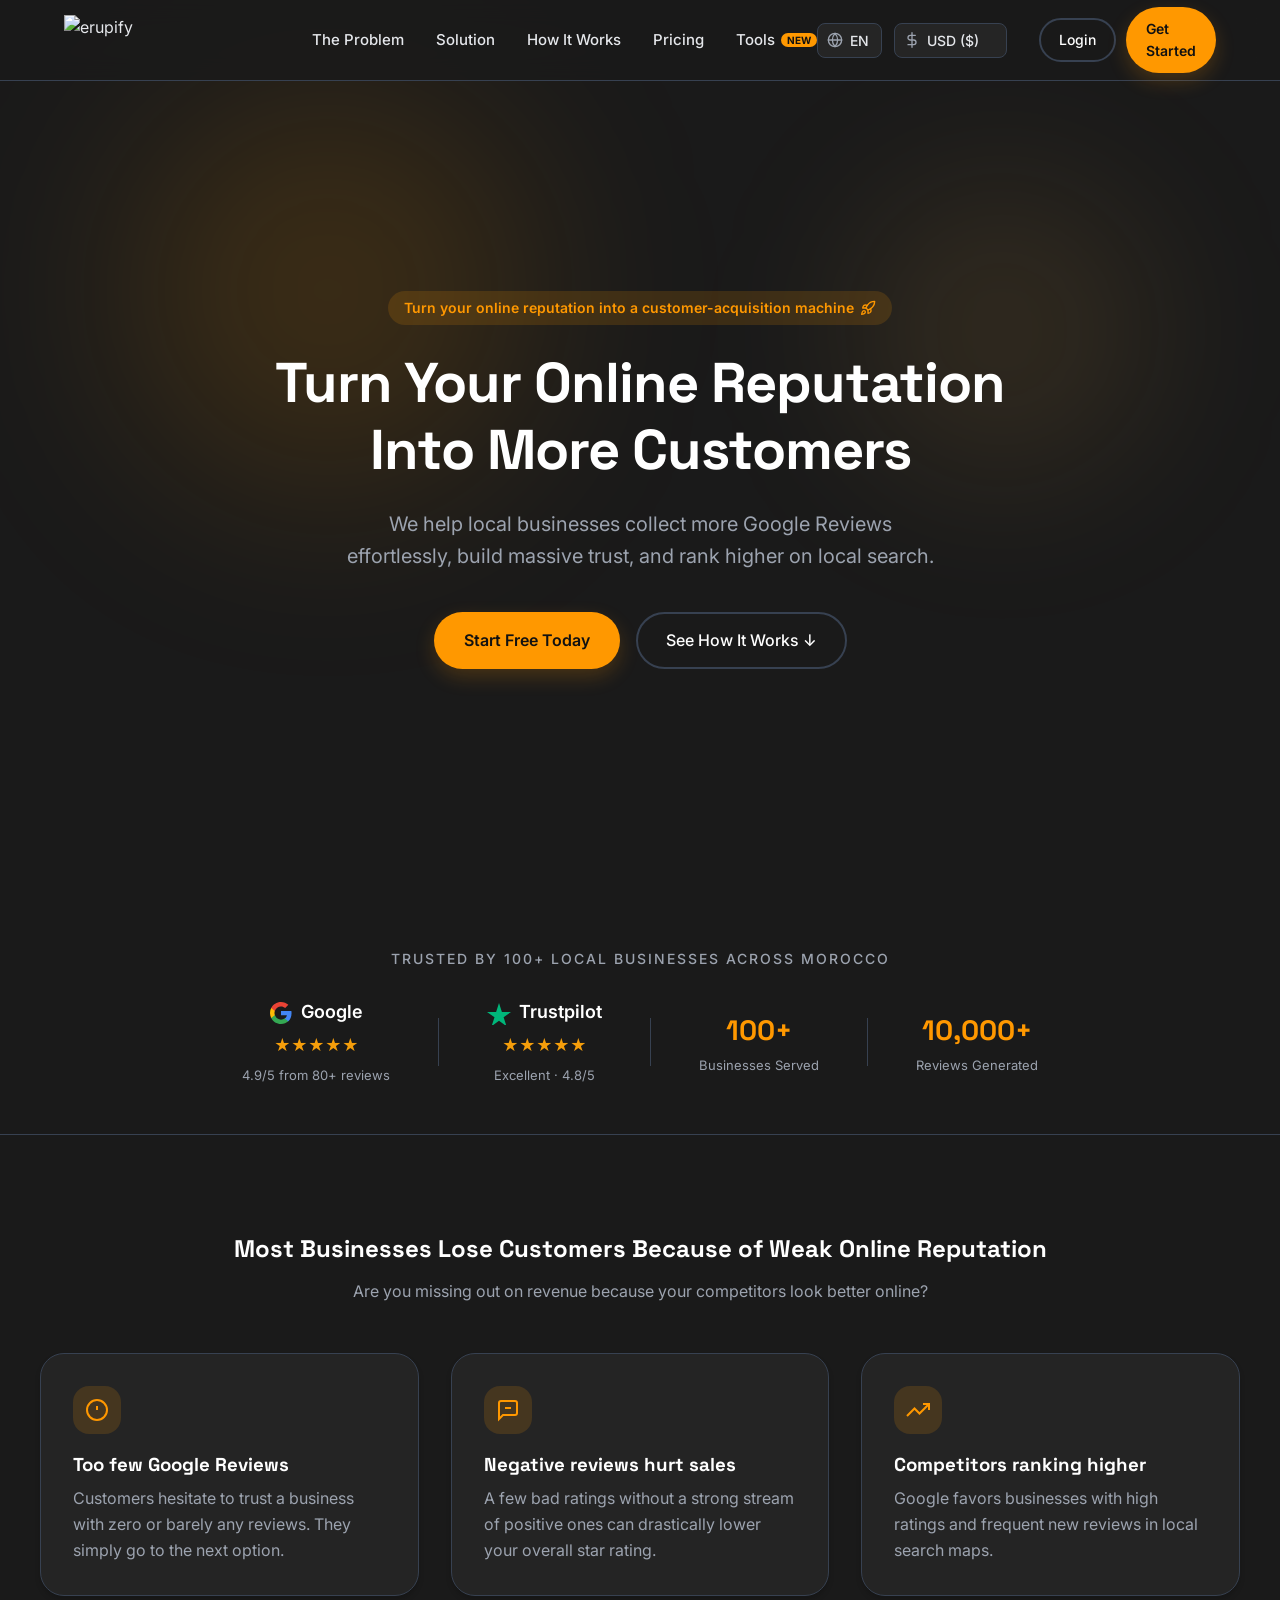
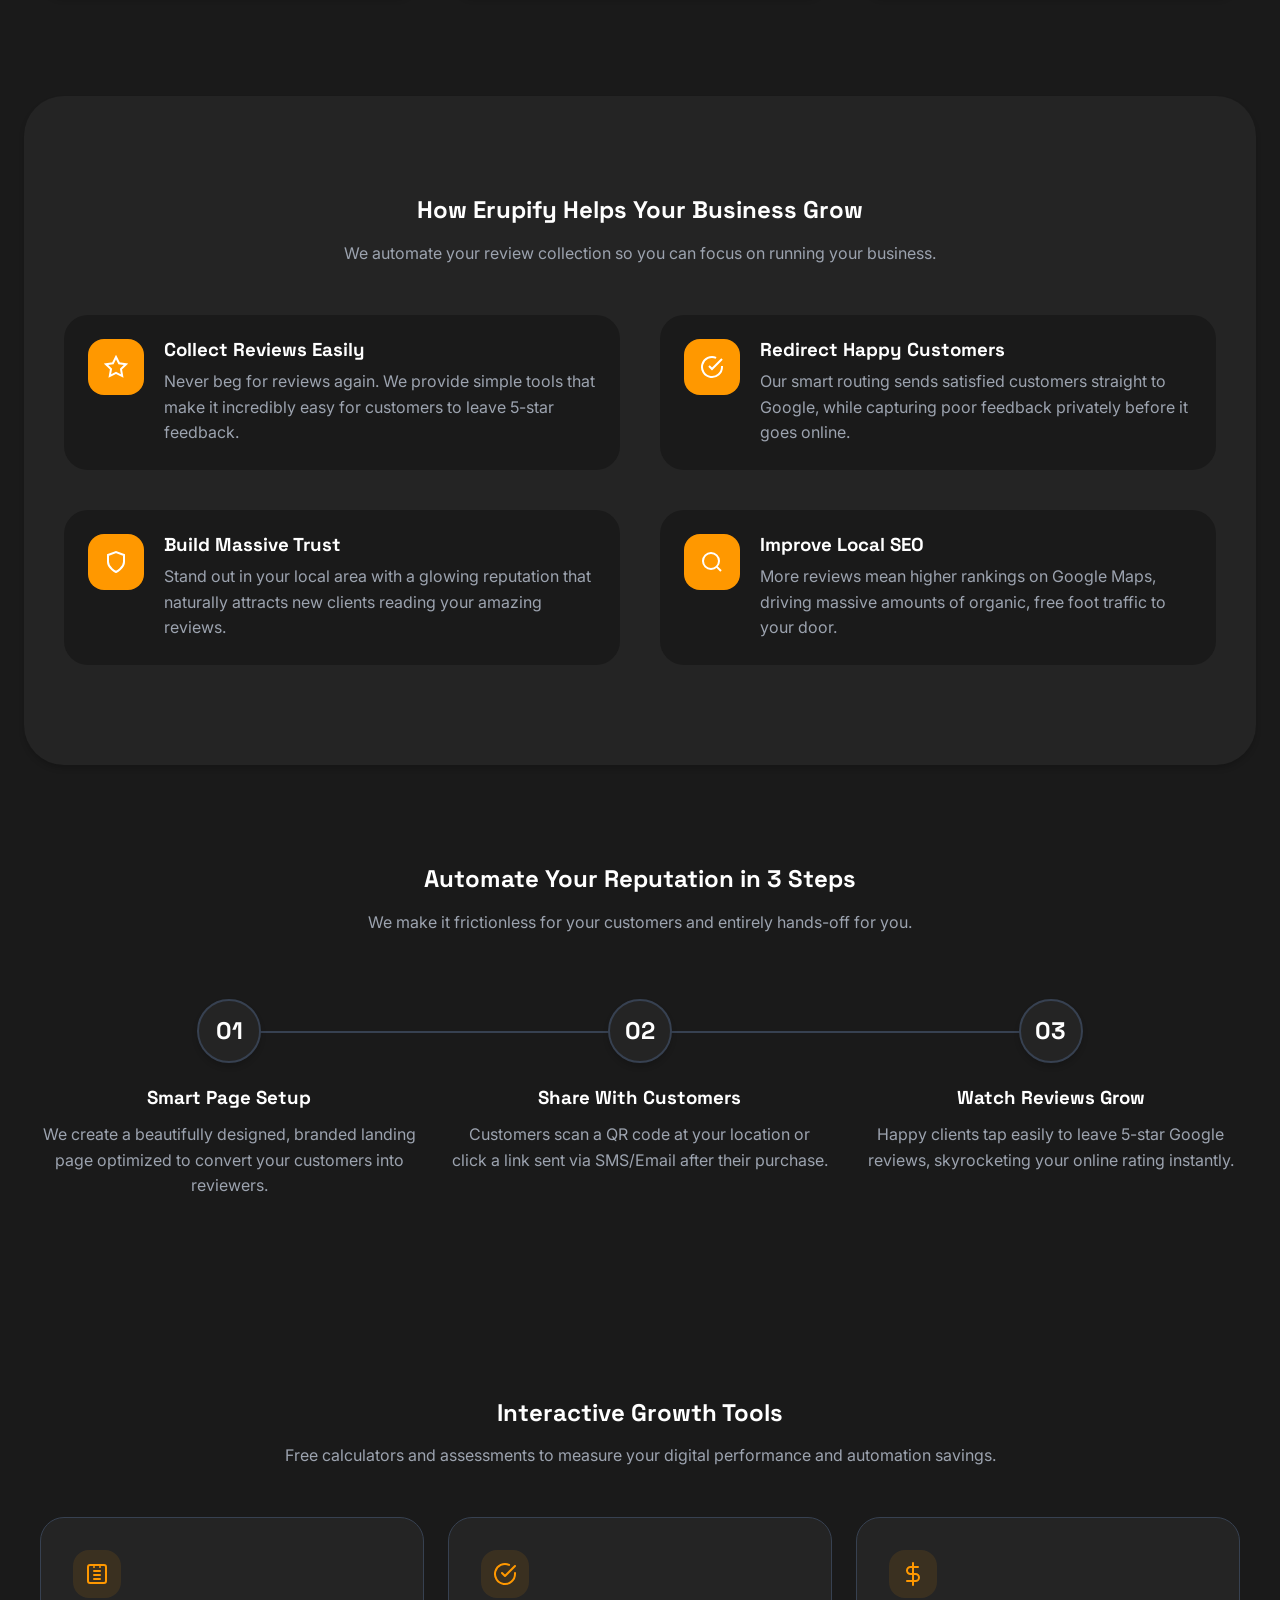
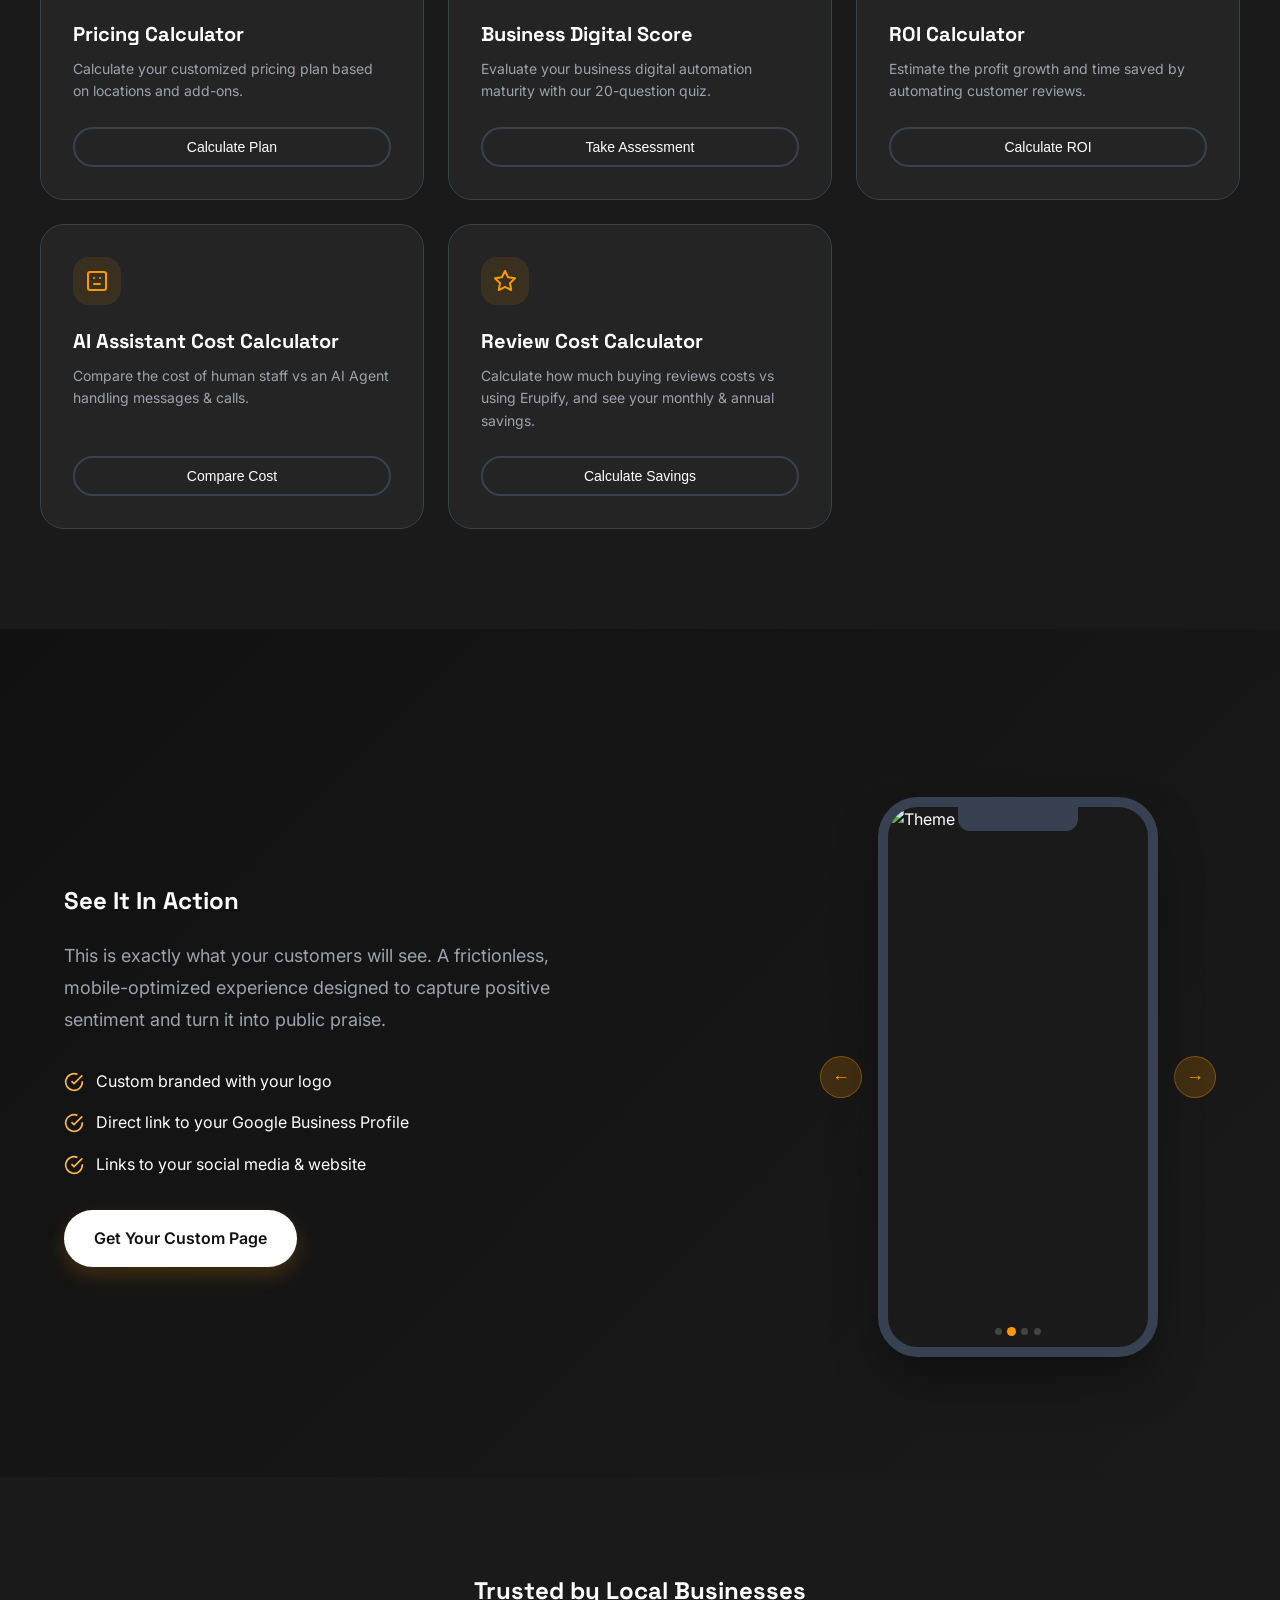
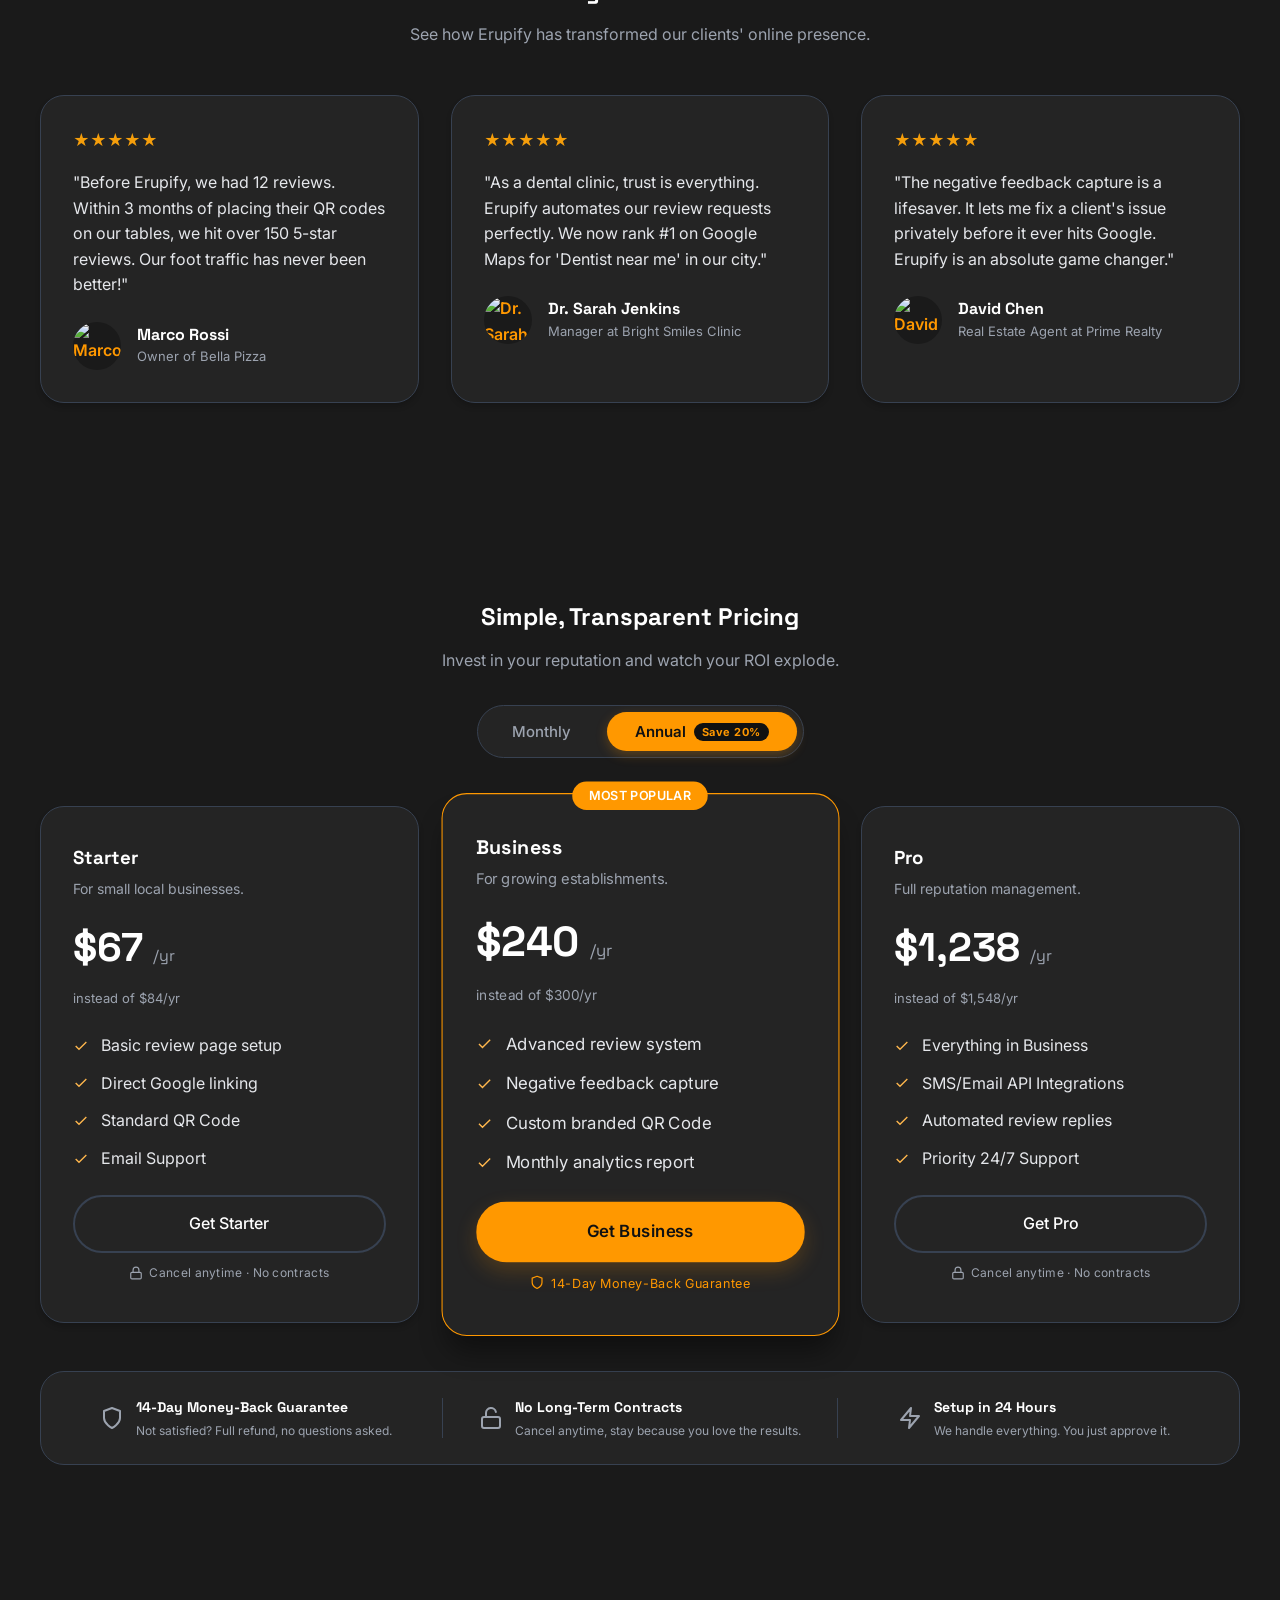
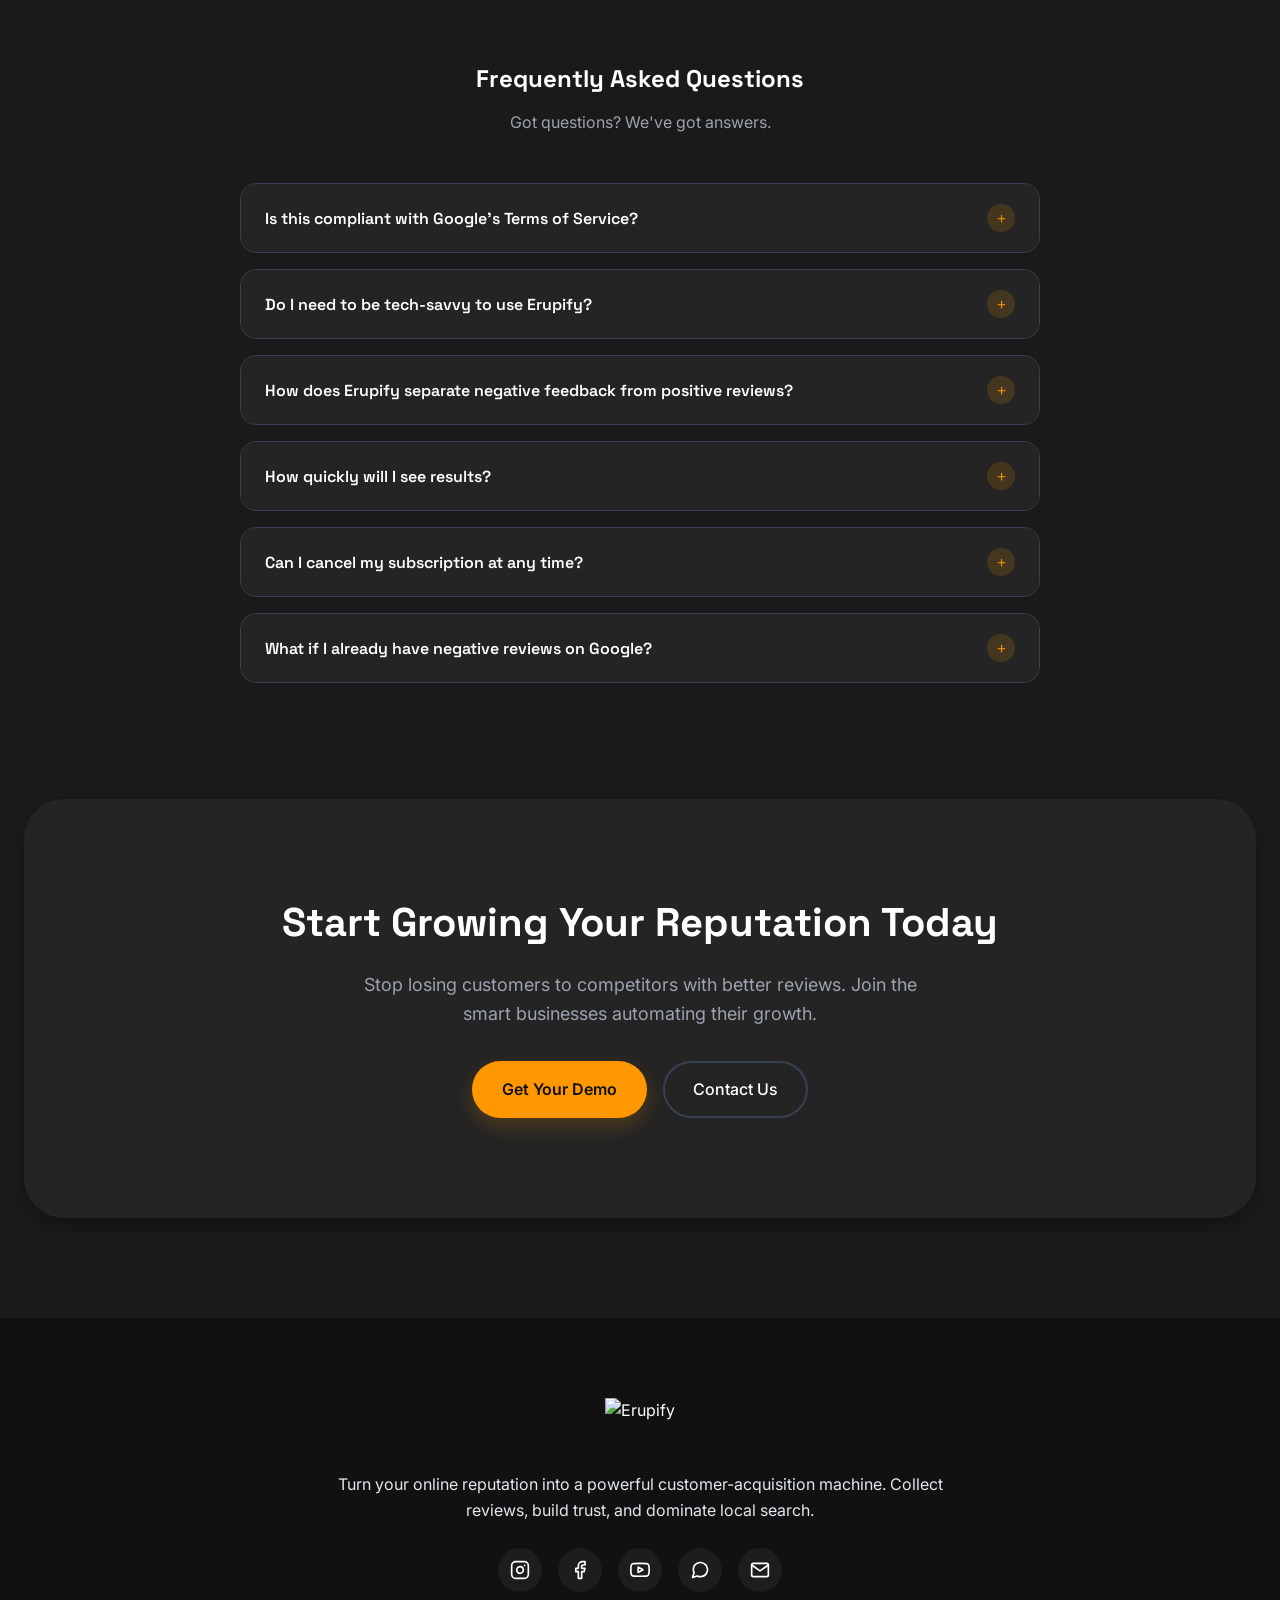
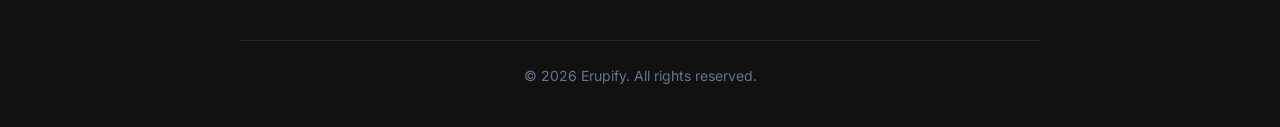
==== index.html @ 374e520d "Add files via upload" ====
<!DOCTYPE html>
<html lang="en">

<head>
    <meta charset="UTF-8">
    <meta name="viewport" content="width=device-width, initial-scale=1.0">
    <title>Erupify | Turn Your Online Reputation Into More Customers</title>
    <meta name="description"
        content="Help your business improve online reputation, collect more Google reviews, and attract more customers with Erupify.">

    <!-- Fonts -->
    <link rel="preconnect" href="https://fonts.googleapis.com">
    <link rel="preconnect" href="https://fonts.gstatic.com" crossorigin>
    <link
        href="https://fonts.googleapis.com/css2?family=Inter:wght@300;400;500;600&family=Space+Grotesk:wght@500;600;700&display=swap"
        rel="stylesheet">

    <link rel="stylesheet" href="style.css">
</head>

<body>

    <!-- Header Navigation -->
    <header id="header">
        <div class="container nav-container">
            <a href="#hero" class="nav-logo">
                <img src="https://i.postimg.cc/TPv927B8/erupify-Logo.png" alt="erupify">
            </a>

            <nav class="nav-links" id="nav-links">
                <a href="#problem" data-i18n="nav-problem">The Problem</a>
                <a href="#solution" data-i18n="nav-solution">Solution</a>
                <a href="#how-it-works" data-i18n="nav-how-it-works">How It Works</a>
                <a href="#pricing" data-i18n="nav-pricing">Pricing</a>
                <a href="#tools" style="display: flex; align-items: center; gap: 6px;"><span
                        data-i18n="nav-tools">Tools</span> <span
                        style="background: var(--accent); color: #111; font-size: 10px; font-weight: 700; padding: 2px 6px; border-radius: 10px; text-transform: uppercase; line-height: 1;">New</span></a>
                <a href="#contact" class="btn btn-primary mobile-only-btn" style="padding: 10px 20px; width: 100%;"
                    data-i18n="nav-get-started">Start</a>
            </nav>

            <div class="header-actions">
                <div class="nav-selector-container">
                    <!-- Language Switcher -->
                    <div class="nav-select-wrapper">
                        <span class="nav-select-icon">
                            <svg width="16" height="16" viewBox="0 0 24 24" fill="none" stroke="currentColor"
                                stroke-width="2" stroke-linecap="round" stroke-linejoin="round">
                                <circle cx="12" cy="12" r="10"></circle>
                                <line x1="2" y1="12" x2="22" y2="12"></line>
                                <path
                                    d="M12 2a15.3 15.3 0 0 1 4 10 15.3 15.3 0 0 1-4 10 15.3 15.3 0 0 1-4-10 15.3 15.3 0 0 1 4-10z">
                                </path>
                            </svg>
                        </span>
                        <select class="nav-select" id="lang-select" onchange="changeLanguage(this.value)"
                            aria-label="Language">
                            <option value="en">EN</option>
                            <option value="ar">AR</option>
                            <option value="fr">FR</option>
                            <option value="es">ES</option>
                        </select>
                    </div>
                    <!-- Currency Switcher -->
                    <div class="nav-select-wrapper">
                        <span class="nav-select-icon">
                            <svg width="16" height="16" viewBox="0 0 24 24" fill="none" stroke="currentColor"
                                stroke-width="2" stroke-linecap="round" stroke-linejoin="round">
                                <line x1="12" y1="1" x2="12" y2="23"></line>
                                <path d="M17 5H9.5a3.5 3.5 0 0 0 0 7h5a3.5 3.5 0 0 1 0 7H6"></path>
                            </svg>
                        </span>
                        <select class="nav-select" id="currency-select" onchange="changeCurrency(this.value)"
                            aria-label="Currency">
                            <option value="USD">USD ($)</option>
                            <option value="MAD">MAD (DH)</option>
                            <option value="EUR">EUR (€)</option>
                        </select>
                    </div>
                </div>
                <div class="desktop-only-btn" style="display: flex; align-items: center; gap: 10px;">
                    <a href="auth/login.html" class="btn btn-secondary" style="padding: 9px 18px; font-size: 14px;">Login</a>
                    <a href="auth/register.html" class="btn btn-primary" style="padding: 9px 18px; font-size: 14px;" data-i18n="nav-get-started">Get Started</a>
                </div>
                <button class="mobile-menu-btn" id="mobile-menu-btn">
                    <svg width="24" height="24" viewBox="0 0 24 24" fill="none" stroke="currentColor" stroke-width="2">
                        <line x1="3" y1="12" x2="21" y2="12"></line>
                        <line x1="3" y1="6" x2="21" y2="6"></line>
                        <line x1="3" y1="18" x2="21" y2="18"></line>
                    </svg>
                </button>
            </div>
        </div>
    </header>

    <!-- Hero Section -->
    <section class="hero">
        <div class="hero-bg">
            <div class="hero-blob-1"></div>
            <div class="hero-blob-2"></div>
        </div>
        <div class="container hero-content reveal-up">
            <div class="value-prop" style="display: inline-flex; align-items: center; gap: 6px;"><span
                    data-i18n="hero-value-prop">Turn your online reputation into a customer-acquisition machine</span>
                <svg width="16" height="16" viewBox="0 0 24 24" fill="none" stroke="currentColor" stroke-width="2"
                    stroke-linecap="round" stroke-linejoin="round">
                    <path d="M4.5 16.5c-1.5 1.26-2 5-2 5s3.74-.5 5-2c.71-.84.7-2.13-.09-2.91a2.18 2.18 0 0 0-2.91-.09z">
                    </path>
                    <path
                        d="m12 15-3-3a22 22 0 0 1 2-3.95A12.88 12.88 0 0 1 22 2c0 2.72-.78 7.5-6 11a22.35 22.35 0 0 1-4 2z">
                    </path>
                    <path d="M9 12H4s.55-3.03 2-4c1.62-1.08 5 0 5 0"></path>
                    <path d="M12 15v5s3.03-.55 4-2c1.08-1.62 0-5 0-5"></path>
                </svg>
            </div>
            <h1 data-i18n="hero-title">Turn Your Online Reputation Into More Customers</h1>
            <p data-i18n="hero-desc">We help local businesses collect more Google Reviews effortlessly, build massive
                trust, and rank higher on local search.</p>
            <div class="hero-ctas">
                <a href="auth/register.html" class="btn btn-primary" data-i18n="hero-demo">Start Free Today</a>
                <a href="#demo" class="btn btn-secondary" data-i18n="hero-see-works">See How It Works ↓</a>
            </div>
        </div>
    </section>

    <!-- Trust Bar -->
    <section class="trust-bar">
        <div class="container">
            <div class="trust-bar-inner reveal-up">
                <p class="trust-headline" data-i18n="trust-headline">Trusted by 100+ Local Businesses Across Morocco</p>
                <div class="trust-logos">
                    <!-- Google Rating -->
                    <div class="trust-item">
                        <div class="trust-item-logo">
                            <svg width="24" height="24" viewBox="0 0 24 24">
                                <path fill="#4285F4"
                                    d="M22.56 12.25c0-.78-.07-1.53-.2-2.25H12v4.26h5.92c-.26 1.37-1.04 2.53-2.21 3.31v2.77h3.57c2.08-1.92 3.28-4.74 3.28-8.09z" />
                                <path fill="#34A853"
                                    d="M12 23c2.97 0 5.46-.98 7.28-2.66l-3.57-2.77c-.98.66-2.23 1.06-3.71 1.06-2.86 0-5.29-1.93-6.16-4.53H2.18v2.84C3.99 20.53 7.7 23 12 23z" />
                                <path fill="#FBBC05"
                                    d="M5.84 14.09c-.22-.66-.35-1.36-.35-2.09s.13-1.43.35-2.09V7.07H2.18C1.43 8.55 1 10.22 1 12s.43 3.45 1.18 4.93l2.85-2.22.81-.62z" />
                                <path fill="#EA4335"
                                    d="M12 5.38c1.62 0 3.06.56 4.21 1.64l3.15-3.15C17.45 2.09 14.97 1 12 1 7.7 1 3.99 3.47 2.18 7.07l3.66 2.84c.87-2.6 3.3-4.53 6.16-4.53z" />
                            </svg>
                            Google
                        </div>
                        <div class="trust-stars">★★★★★</div>
                        <span class="trust-rating">4.9/5 from 80+ reviews</span>
                    </div>

                    <div class="trust-divider"></div>

                    <!-- Trustpilot Rating -->
                    <div class="trust-item">
                        <div class="trust-item-logo">
                            <svg width="24" height="24" viewBox="0 0 24 24" fill="none">
                                <path d="M12 2l2.9 8.9H24l-7.4 5.4 2.9 8.9L12 19.8l-7.4 5.4 2.9-8.9L0 10.9h9.1L12 2z"
                                    fill="#00B67A" />
                            </svg>
                            Trustpilot
                        </div>
                        <div class="trust-stars">★★★★★</div>
                        <span class="trust-rating">Excellent · 4.8/5</span>
                    </div>

                    <div class="trust-divider"></div>

                    <!-- Stat: Businesses -->
                    <div class="trust-stat">
                        <div class="trust-stat-number">100+</div>
                        <div class="trust-stat-label" data-i18n="trust-served">Businesses Served</div>
                    </div>

                    <div class="trust-divider"></div>

                    <!-- Stat: Reviews Generated -->
                    <div class="trust-stat">
                        <div class="trust-stat-number">10,000+</div>
                        <div class="trust-stat-label" data-i18n="trust-reviews">Reviews Generated</div>
                    </div>
                </div>
            </div>
        </div>
    </section>

    <!-- Problem Section -->
    <section id="problem" class="section container">
        <div class="text-center reveal-up">
            <h2 class="mb-2" data-i18n="prob-title">Most Businesses Lose Customers Because of Weak Online Reputation
            </h2>
            <p style="color: var(--text-light);" data-i18n="prob-subtitle">Are you missing out on revenue because your
                competitors look better online?</p>
        </div>

        <div class="problems-grid">
            <div class="problem-card reveal-up" style="transition-delay: 0.1s;">
                <div class="problem-icon">
                    <svg width="24" height="24" viewBox="0 0 24 24" fill="none" stroke="currentColor" stroke-width="2">
                        <circle cx="12" cy="12" r="10"></circle>
                        <line x1="12" y1="8" x2="12" y2="12"></line>
                        <line x1="12" y1="16" x2="12.01" y2="16"></line>
                    </svg>
                </div>
                <h3 data-i18n="prob-card1-title">Too few Google Reviews</h3>
                <p style="color: var(--text-light); margin-top: 10px;" data-i18n="prob-card1-desc">Customers hesitate to
                    trust a business with zero or barely any reviews. They simply go to the next option.</p>
            </div>

            <div class="problem-card reveal-up" style="transition-delay: 0.2s;">
                <div class="problem-icon">
                    <svg width="24" height="24" viewBox="0 0 24 24" fill="none" stroke="currentColor" stroke-width="2">
                        <path d="M21 15a2 2 0 0 1-2 2H7l-4 4V5a2 2 0 0 1 2-2h14a2 2 0 0 1 2 2z"></path>
                        <line x1="9" y1="10" x2="15" y2="10"></line>
                    </svg>
                </div>
                <h3 data-i18n="prob-card2-title">Negative reviews hurt sales</h3>
                <p style="color: var(--text-light); margin-top: 10px;" data-i18n="prob-card2-desc">A few bad ratings
                    without a strong stream of positive ones can drastically lower your overall star rating.</p>
            </div>

            <div class="problem-card reveal-up" style="transition-delay: 0.3s;">
                <div class="problem-icon">
                    <svg width="24" height="24" viewBox="0 0 24 24" fill="none" stroke="currentColor" stroke-width="2">
                        <polyline points="23 6 13.5 15.5 8.5 10.5 1 18"></polyline>
                        <polyline points="17 6 23 6 23 12"></polyline>
                    </svg>
                </div>
                <h3 data-i18n="prob-card3-title">Competitors ranking higher</h3>
                <p style="color: var(--text-light); margin-top: 10px;" data-i18n="prob-card3-desc">Google favors
                    businesses with high ratings and frequent new reviews in local search maps.</p>
            </div>
        </div>
    </section>

    <!-- Solution Section -->
    <section id="solution" class="solutions section">
        <div class="container">
            <div class="text-center reveal-up">
                <h2 class="mb-2" data-i18n="sol-title">How Erupify Helps Your Business Grow</h2>
                <p style="color: var(--text-light);" data-i18n="sol-subtitle">We automate your review collection so you
                    can focus on running your business.</p>
            </div>

            <div class="solutions-grid">
                <div class="solution-item reveal-up">
                    <div class="solution-icon">
                        <svg width="24" height="24" viewBox="0 0 24 24" fill="none" stroke="currentColor"
                            stroke-width="2">
                            <polygon
                                points="12 2 15.09 8.26 22 9.27 17 14.14 18.18 21.02 12 17.77 5.82 21.02 7 14.14 2 9.27 8.91 8.26 12 2">
                            </polygon>
                        </svg>
                    </div>
                    <div>
                        <h3 data-i18n="sol-card1-title">Collect Reviews Easily</h3>
                        <p style="color: var(--text-light); margin-top: 8px;" data-i18n="sol-card1-desc">Never beg for
                            reviews again. We provide simple tools that make it incredibly easy for customers to leave
                            5-star feedback.</p>
                    </div>
                </div>

                <div class="solution-item reveal-up" style="transition-delay: 0.1s;">
                    <div class="solution-icon">
                        <svg width="24" height="24" viewBox="0 0 24 24" fill="none" stroke="currentColor"
                            stroke-width="2">
                            <path d="M22 11.08V12a10 10 0 1 1-5.93-9.14"></path>
                            <polyline points="22 4 12 14.01 9 11.01"></polyline>
                        </svg>
                    </div>
                    <div>
                        <h3 data-i18n="sol-card2-title">Redirect Happy Customers</h3>
                        <p style="color: var(--text-light); margin-top: 8px;" data-i18n="sol-card2-desc">Our smart
                            routing sends satisfied customers straight to Google, while capturing poor feedback
                            privately before it goes online.</p>
                    </div>
                </div>

                <div class="solution-item reveal-up" style="transition-delay: 0.2s;">
                    <div class="solution-icon">
                        <svg width="24" height="24" viewBox="0 0 24 24" fill="none" stroke="currentColor"
                            stroke-width="2">
                            <path d="M12 22s8-4 8-10V5l-8-3-8 3v7c0 6 8 10 8 10z"></path>
                        </svg>
                    </div>
                    <div>
                        <h3 data-i18n="sol-card3-title">Build Massive Trust</h3>
                        <p style="color: var(--text-light); margin-top: 8px;" data-i18n="sol-card3-desc">Stand out in
                            your local area with a glowing reputation that naturally attracts new clients reading your
                            amazing reviews.</p>
                    </div>
                </div>

                <div class="solution-item reveal-up" style="transition-delay: 0.3s;">
                    <div class="solution-icon">
                        <svg width="24" height="24" viewBox="0 0 24 24" fill="none" stroke="currentColor"
                            stroke-width="2">
                            <circle cx="11" cy="11" r="8"></circle>
                            <line x1="21" y1="21" x2="16.65" y2="16.65"></line>
                        </svg>
                    </div>
                    <div>
                        <h3 data-i18n="sol-card4-title">Improve Local SEO</h3>
                        <p style="color: var(--text-light); margin-top: 8px;" data-i18n="sol-card4-desc">More reviews
                            mean higher rankings on Google Maps, driving massive amounts of organic, free foot traffic
                            to your door.</p>
                    </div>
                </div>
            </div>
        </div>
    </section>

    <!-- How It Works Section -->
    <section id="how-it-works" class="section container">
        <div class="text-center reveal-up">
            <h2 class="mb-2" data-i18n="how-title">Automate Your Reputation in 3 Steps</h2>
            <p style="color: var(--text-light);" data-i18n="how-subtitle">We make it frictionless for your customers and
                entirely hands-off for you.</p>
        </div>

        <div class="steps-grid">
            <!-- Line connecting steps -->
            <div style="position: absolute; top: 32px; left: 16%; right: 16%; height: 2px; background: var(--border); z-index: 0;"
                class="hide-mobile"></div>

            <div class="step-card reveal-up">
                <div class="step-number">01</div>
                <h3 data-i18n="how-step1-title">Smart Page Setup</h3>
                <p style="color: var(--text-light);" data-i18n="how-step1-desc">We create a beautifully designed,
                    branded landing page optimized to convert your customers into reviewers.</p>
            </div>

            <div class="step-card reveal-up" style="transition-delay: 0.2s;">
                <div class="step-number">02</div>
                <h3 data-i18n="how-step2-title">Share With Customers</h3>
                <p style="color: var(--text-light);" data-i18n="how-step2-desc">Customers scan a QR code at your
                    location or click a link sent via SMS/Email after their purchase.</p>
            </div>

            <div class="step-card reveal-up" style="transition-delay: 0.4s;">
                <div class="step-number">03</div>
                <h3 data-i18n="how-step3-title">Watch Reviews Grow</h3>
                <p style="color: var(--text-light);" data-i18n="how-step3-desc">Happy clients tap easily to leave 5-star
                    Google reviews, skyrocketing your online rating instantly.</p>
            </div>
        </div>
    </section>

    <!-- Tools Section -->
    <section id="tools" class="section container">
        <div class="text-center reveal-up">
            <h2 class="mb-2" data-i18n="tools-title">Interactive Growth Tools</h2>
            <p style="color: var(--text-light);" data-i18n="tools-subtitle">Free calculators and assessments to measure
                your digital performance and automation savings.</p>
        </div>

        <div class="tools-grid">
            <!-- Card 1: Pricing Calculator -->
            <div class="tool-card reveal-up" style="transition-delay: 0.1s;">
                <div class="tool-icon">
                    <svg width="24" height="24" viewBox="0 0 24 24" fill="none" stroke="currentColor" stroke-width="2"
                        stroke-linecap="round" stroke-linejoin="round">
                        <rect x="3" y="3" width="18" height="18" rx="2" ry="2"></rect>
                        <line x1="9" y1="9" x2="15" y2="9"></line>
                        <line x1="9" y1="13" x2="15" y2="13"></line>
                        <line x1="9" y1="17" x2="15" y2="17"></line>
                        <line x1="9" y1="5" x2="9" y2="5.01"></line>
                        <line x1="15" y1="5" x2="15" y2="5.01"></line>
                    </svg>
                </div>
                <h3 data-i18n="tools-card1-title">Pricing Calculator</h3>
                <p data-i18n="tools-card1-desc">Calculate your customized pricing plan based on locations and add-ons.
                </p>
                <button type="button" class="btn btn-secondary" onclick="openToolModal('pricingCalcModal')"
                    data-i18n="tools-card1-btn">Calculate Plan</button>
            </div>

            <!-- Card 2: Business Digital Score -->
            <div class="tool-card reveal-up" style="transition-delay: 0.2s;">
                <div class="tool-icon">
                    <svg width="24" height="24" viewBox="0 0 24 24" fill="none" stroke="currentColor" stroke-width="2"
                        stroke-linecap="round" stroke-linejoin="round">
                        <path d="M22 11.08V12a10 10 0 1 1-5.93-9.14"></path>
                        <polyline points="22 4 12 14.01 9 11.01"></polyline>
                    </svg>
                </div>
                <h3 data-i18n="tools-card2-title">Business Digital Score</h3>
                <p data-i18n="tools-card2-desc">Evaluate your business digital automation maturity with our 20-question
                    quiz.</p>
                <button type="button" class="btn btn-secondary" onclick="openToolModal('digitalScoreModal')"
                    data-i18n="tools-card2-btn">Take Assessment</button>
            </div>

            <!-- Card 3: ROI Calculator -->
            <div class="tool-card reveal-up" style="transition-delay: 0.3s;">
                <div class="tool-icon">
                    <svg width="24" height="24" viewBox="0 0 24 24" fill="none" stroke="currentColor" stroke-width="2"
                        stroke-linecap="round" stroke-linejoin="round">
                        <line x1="12" y1="1" x2="12" y2="23"></line>
                        <path d="M17 5H9.5a3.5 3.5 0 0 0 0 7h5a3.5 3.5 0 0 1 0 7H6"></path>
                    </svg>
                </div>
                <h3 data-i18n="tools-card3-title">ROI Calculator</h3>
                <p data-i18n="tools-card3-desc">Estimate the profit growth and time saved by automating customer
                    reviews.</p>
                <button type="button" class="btn btn-secondary" onclick="openToolModal('roiCalcModal')"
                    data-i18n="tools-card3-btn">Calculate ROI</button>
            </div>

            <!-- Card 4: AI Assistant Cost Calculator -->
            <div class="tool-card reveal-up" style="transition-delay: 0.4s;">
                <div class="tool-icon">
                    <svg width="24" height="24" viewBox="0 0 24 24" fill="none" stroke="currentColor" stroke-width="2"
                        stroke-linecap="round" stroke-linejoin="round">
                        <rect x="3" y="3" width="18" height="18" rx="2" ry="2"></rect>
                        <line x1="9" y1="9" x2="9.01" y2="9"></line>
                        <line x1="15" y1="9" x2="15.01" y2="9"></line>
                        <path d="M9 15h6"></path>
                    </svg>
                </div>
                <h3 data-i18n="tools-card4-title">AI Assistant Cost Calculator</h3>
                <p data-i18n="tools-card4-desc">Compare the cost of human staff vs an AI Agent handling messages &
                    calls.</p>
                <button type="button" class="btn btn-secondary" onclick="openToolModal('aiAssistantModal')"
                    data-i18n="tools-card4-btn">Compare Cost</button>
            </div>

            <!-- Card 5: Review Cost Calculator -->
            <div class="tool-card reveal-up" style="transition-delay: 0.5s;">
                <div class="tool-icon">
                    <svg width="24" height="24" viewBox="0 0 24 24" fill="none" stroke="currentColor" stroke-width="2"
                        stroke-linecap="round" stroke-linejoin="round">
                        <path d="M12 2l3.09 6.26L22 9.27l-5 4.87 1.18 6.88L12 17.77l-6.18 3.25L7 14.14 2 9.27l6.91-1.01L12 2z"></path>
                    </svg>
                </div>
                <h3 data-i18n="tools-card5-title">Review Cost Calculator</h3>
                <p data-i18n="tools-card5-desc">Calculate how much buying reviews costs vs using Erupify, and see your monthly & annual savings.</p>
                <button type="button" class="btn btn-secondary" onclick="openToolModal('reviewCostModal')"
                    data-i18n="tools-card5-btn">Calculate Savings</button>
            </div>
        </div>
    </section>

    <!-- Demo Section -->
    <section id="demo" class="demo-section">
        <div class="container reveal-up">
            <div class="demo-wrapper">
                <div class="demo-content">
                    <h2 class="mb-3">See It In Action</h2>
                    <p class="mb-4" style="font-size: 18px; line-height: 1.8; max-width: 500px;">
                        This is exactly what your customers will see. A frictionless, mobile-optimized experience
                        designed to capture positive sentiment and turn it into public praise.
                    </p>
                    <ul style="margin-bottom: 32px;">
                        <li style="display: flex; gap: 12px; margin-bottom: 16px; align-items: center;">
                            <svg width="20" height="20" viewBox="0 0 24 24" fill="none" stroke="var(--secondary)"
                                stroke-width="2">
                                <path d="M22 11.08V12a10 10 0 1 1-5.93-9.14"></path>
                                <polyline points="22 4 12 14.01 9 11.01"></polyline>
                            </svg>
                            Custom branded with your logo
                        </li>
                        <li style="display: flex; gap: 12px; margin-bottom: 16px; align-items: center;">
                            <svg width="20" height="20" viewBox="0 0 24 24" fill="none" stroke="var(--secondary)"
                                stroke-width="2">
                                <path d="M22 11.08V12a10 10 0 1 1-5.93-9.14"></path>
                                <polyline points="22 4 12 14.01 9 11.01"></polyline>
                            </svg>
                            Direct link to your Google Business Profile
                        </li>
                        <li style="display: flex; gap: 12px; margin-bottom: 16px; align-items: center;">
                            <svg width="20" height="20" viewBox="0 0 24 24" fill="none" stroke="var(--secondary)"
                                stroke-width="2">
                                <path d="M22 11.08V12a10 10 0 1 1-5.93-9.14"></path>
                                <polyline points="22 4 12 14.01 9 11.01"></polyline>
                            </svg>
                            Links to your social media & website
                        </li>
                    </ul>
                    <a href="#contact" class="btn btn-primary" style="background: white; color: #111111;">Get Your
                        Custom Page</a>
                </div>

                <!-- Phone Mockup wrapped with flanking arrows -->
                <div class="phone-mockup-wrap">
                    <!-- Left Arrow -->
                    <button class="theme-arrow" onclick="slideTheme(-1)">&#8592;</button>

                    <!-- Phone -->
                    <div class="phone-mockup">
                        <div class="phone-notch"></div>

                        <!-- Theme Carousel -->
                        <div class="theme-carousel">
                            <div class="theme-track" id="themeTrack">

                                <!-- Theme 1 — ضع رابط الصورة الأولى هنا -->
                                <div class="theme-slide-img">
                                    <img src="https://i.postimg.cc/PxvVGBbJ/er1.jpg" alt="Theme 1 - Dark Orange">
                                </div>

                                <!-- Theme 2 — ضع رابط الصورة الثانية هنا -->
                                <div class="theme-slide-img">
                                    <img src="https://i.postimg.cc/j2z82PFT/er2.jpg" alt="Theme 2 - Dark Purple">
                                </div>

                                <!-- Theme 3 — ضع رابط الصورة الثالثة هنا -->
                                <div class="theme-slide-img">
                                    <img src="https://i.postimg.cc/Cxm7wtRF/t.jpg" alt="Theme 3 - Light Teal">
                                </div>

                                <!-- Theme 4 — ضع رابط الصورة الرابعة هنا -->
                                <div class="theme-slide-img">
                                    <img src="https://i.postimg.cc/3RDFCxnh/y.jpg" alt="Theme 4 - Light Rose">
                                </div>

                            </div>
                        </div>

                        <!-- Dots overlay at bottom of phone -->
                        <div class="phone-dots-bar" id="themeDots"></div>
                    </div>

                    <!-- Right Arrow -->
                    <button class="theme-arrow" onclick="slideTheme(1)">&#8594;</button>
                </div>

            </div>
        </div>
    </section>

    <!-- Testimonials -->
    <section class="section container">
        <div class="text-center reveal-up">
            <h2 class="mb-2" data-i18n="testim-title">Trusted by Local Businesses</h2>
            <p style="color: var(--text-light);" data-i18n="testim-subtitle">See how Erupify has transformed our clients' online presence.</p>
        </div>

        <div class="testimonials-grid">
            <div class="testimonial-card reveal-up">
                <div class="stars">★★★★★</div>
                <p data-i18n="testim-1-text">"Before Erupify, we had 12 reviews. Within 3 months of placing their QR codes on our tables, we hit
                    over 150 5-star reviews. Our foot traffic has never been better!"</p>
                <div class="client-info">
                    <img src="https://randomuser.me/api/portraits/men/32.jpg" alt="Marco Rossi" class="client-avatar">
                    <div>
                        <h4 style="font-size: 16px; margin-bottom: 2px;">Marco Rossi</h4>
                        <p style="font-size: 13px; color: var(--text-light);" data-i18n="testim-1-role">Owner of Bella Pizza</p>
                    </div>
                </div>
            </div>

            <div class="testimonial-card reveal-up" style="transition-delay: 0.1s;">
                <div class="stars">★★★★★</div>
                <p data-i18n="testim-2-text">"As a dental clinic, trust is everything. Erupify automates our review requests perfectly. We now
                    rank #1 on Google Maps for 'Dentist near me' in our city."</p>
                <div class="client-info">
                    <img src="https://randomuser.me/api/portraits/women/44.jpg" alt="Dr. Sarah Jenkins"
                        class="client-avatar">
                    <div>
                        <h4 style="font-size: 16px; margin-bottom: 2px;">Dr. Sarah Jenkins</h4>
                        <p style="font-size: 13px; color: var(--text-light);" data-i18n="testim-2-role">Manager at Bright Smiles Clinic</p>
                    </div>
                </div>
            </div>

            <div class="testimonial-card reveal-up" style="transition-delay: 0.2s;">
                <div class="stars">★★★★★</div>
                <p data-i18n="testim-3-text">"The negative feedback capture is a lifesaver. It lets me fix a client's issue privately before it
                    ever hits Google. Erupify is an absolute game changer."</p>
                <div class="client-info">
                    <img src="https://randomuser.me/api/portraits/men/46.jpg" alt="David Chen" class="client-avatar">
                    <div>
                        <h4 style="font-size: 16px; margin-bottom: 2px;">David Chen</h4>
                        <p style="font-size: 13px; color: var(--text-light);" data-i18n="testim-3-role">Real Estate Agent at Prime Realty</p>
                    </div>
                </div>
            </div>
        </div>
    </section>

    <!-- Pricing Section -->
    <section id="pricing" class="section container">
        <div class="text-center reveal-up">
            <h2 class="mb-2" data-i18n="price-title">Simple, Transparent Pricing</h2>
            <p style="color: var(--text-light);" data-i18n="price-subtitle">Invest in your reputation and watch your ROI
                explode.</p>
        </div>

        <!-- Billing Toggle -->
        <div class="billing-toggle reveal-up">
            <button id="btn-monthly" class="toggle-btn" onclick="setBilling('monthly')"
                data-i18n="price-monthly">Monthly</button>
            <button id="btn-annual" class="toggle-btn active" onclick="setBilling('annual')">
                <span data-i18n="price-annual">Annual</span>
                <span id="annual-badge" class="annual-save-badge" data-i18n="price-save">Save 20%</span>
            </button>
        </div>

        <div class="pricing-grid">
            <!-- Starter -->
            <div class="pricing-card reveal-up" data-monthly="7">
                <h3>Starter</h3>
                <p style="color: var(--text-light); font-size: 14px; margin-top: 8px;" data-i18n="price-starter-desc">
                    For small local businesses.</p>
                <div class="price">
                    <span class="price-amount">$588</span>
                    <span class="price-period"
                        style="font-size: 16px; color: var(--text-light); font-weight: 400;">/yr</span>
                </div>
                <div class="price-note"></div>
                <ul class="pricing-features">
                    <li><svg width="16" height="16" viewBox="0 0 24 24" fill="none" stroke="currentColor"
                            stroke-width="2">
                            <polyline points="20 6 9 17 4 12"></polyline>
                        </svg> <span data-i18n="price-starter-f1">Basic review page setup</span></li>
                    <li><svg width="16" height="16" viewBox="0 0 24 24" fill="none" stroke="currentColor"
                            stroke-width="2">
                            <polyline points="20 6 9 17 4 12"></polyline>
                        </svg> <span data-i18n="price-starter-f2">Direct Google linking</span></li>
                    <li><svg width="16" height="16" viewBox="0 0 24 24" fill="none" stroke="currentColor"
                            stroke-width="2">
                            <polyline points="20 6 9 17 4 12"></polyline>
                        </svg> <span data-i18n="price-starter-f3">Standard QR Code</span></li>
                    <li><svg width="16" height="16" viewBox="0 0 24 24" fill="none" stroke="currentColor"
                            stroke-width="2">
                            <polyline points="20 6 9 17 4 12"></polyline>
                        </svg> <span data-i18n="price-starter-f4">Email Support</span></li>
                </ul>
                <a href="#contact" class="btn btn-secondary" style="width: 100%;" data-i18n="price-starter-btn">Get
                    Starter</a>
                <p class="guarantee-note"
                    style="display: flex; align-items: center; justify-content: center; gap: 6px;"><svg width="14"
                        height="14" viewBox="0 0 24 24" fill="none" stroke="currentColor" stroke-width="2"
                        stroke-linecap="round" stroke-linejoin="round">
                        <rect x="3" y="11" width="18" height="11" rx="2" ry="2"></rect>
                        <path d="M7 11V7a5 5 0 0 1 10 0v4"></path>
                    </svg> <span data-i18n="guar-2-title">Cancel anytime · No contracts</span></p>
            </div>

            <!-- Business -->
            <div class="pricing-card popular reveal-up" style="transition-delay: 0.1s;" data-monthly="25">
                <div class="popular-badge" data-i18n="price-popular">Most Popular</div>
                <h3>Business</h3>
                <p style="color: var(--text-light); font-size: 14px; margin-top: 8px;" data-i18n="price-business-desc">
                    For growing establishments.</p>
                <div class="price">
                    <span class="price-amount">$1,188</span>
                    <span class="price-period"
                        style="font-size: 16px; color: var(--text-light); font-weight: 400;">/yr</span>
                </div>
                <div class="price-note"></div>
                <ul class="pricing-features">
                    <li><svg width="16" height="16" viewBox="0 0 24 24" fill="none" stroke="currentColor"
                            stroke-width="2">
                            <polyline points="20 6 9 17 4 12"></polyline>
                        </svg> <span data-i18n="price-business-f1">Advanced review system</span></li>
                    <li><svg width="16" height="16" viewBox="0 0 24 24" fill="none" stroke="currentColor"
                            stroke-width="2">
                            <polyline points="20 6 9 17 4 12"></polyline>
                        </svg> <span data-i18n="price-business-f2">Negative feedback capture</span></li>
                    <li><svg width="16" height="16" viewBox="0 0 24 24" fill="none" stroke="currentColor"
                            stroke-width="2">
                            <polyline points="20 6 9 17 4 12"></polyline>
                        </svg> <span data-i18n="price-business-f3">Custom branded QR Code</span></li>
                    <li><svg width="16" height="16" viewBox="0 0 24 24" fill="none" stroke="currentColor"
                            stroke-width="2">
                            <polyline points="20 6 9 17 4 12"></polyline>
                        </svg> <span data-i18n="price-business-f4">Monthly analytics report</span></li>
                </ul>
                <a href="#contact" class="btn btn-primary" style="width: 100%;" data-i18n="price-business-btn">Get
                    Business</a>
                <p class="guarantee-note"
                    style="color: var(--accent); display: flex; align-items: center; justify-content: center; gap: 6px;">
                    <svg width="14" height="14" viewBox="0 0 24 24" fill="none" stroke="currentColor" stroke-width="2"
                        stroke-linecap="round" stroke-linejoin="round">
                        <path d="M12 22s8-4 8-10V5l-8-3-8 3v7c0 6 8 10 8 10z"></path>
                    </svg> <span data-i18n="guar-1-title">14-Day Money-Back Guarantee</span>
                </p>
            </div>

            <!-- Pro -->
            <div class="pricing-card reveal-up" style="transition-delay: 0.2s;" data-monthly="129">
                <h3>Pro</h3>
                <p style="color: var(--text-light); font-size: 14px; margin-top: 8px;" data-i18n="price-pro-desc">Full
                    reputation management.</p>
                <div class="price">
                    <span class="price-amount">$2,388</span>
                    <span class="price-period"
                        style="font-size: 16px; color: var(--text-light); font-weight: 400;">/yr</span>
                </div>
                <div class="price-note"></div>
                <ul class="pricing-features">
                    <li><svg width="16" height="16" viewBox="0 0 24 24" fill="none" stroke="currentColor"
                            stroke-width="2">
                            <polyline points="20 6 9 17 4 12"></polyline>
                        </svg> <span data-i18n="price-pro-f1">Everything in Business</span></li>
                    <li><svg width="16" height="16" viewBox="0 0 24 24" fill="none" stroke="currentColor"
                            stroke-width="2">
                            <polyline points="20 6 9 17 4 12"></polyline>
                        </svg> <span data-i18n="price-pro-f2">SMS/Email API Integrations</span></li>
                    <li><svg width="16" height="16" viewBox="0 0 24 24" fill="none" stroke="currentColor"
                            stroke-width="2">
                            <polyline points="20 6 9 17 4 12"></polyline>
                        </svg> <span data-i18n="price-pro-f3">Automated review replies</span></li>
                    <li><svg width="16" height="16" viewBox="0 0 24 24" fill="none" stroke="currentColor"
                            stroke-width="2">
                            <polyline points="20 6 9 17 4 12"></polyline>
                        </svg> <span data-i18n="price-pro-f4">Priority 24/7 Support</span></li>
                </ul>
                <a href="#contact" class="btn btn-secondary" style="width: 100%;" data-i18n="price-pro-btn">Get Pro</a>
                <p class="guarantee-note"
                    style="display: flex; align-items: center; justify-content: center; gap: 6px;"><svg width="14"
                        height="14" viewBox="0 0 24 24" fill="none" stroke="currentColor" stroke-width="2"
                        stroke-linecap="round" stroke-linejoin="round">
                        <rect x="3" y="11" width="18" height="11" rx="2" ry="2"></rect>
                        <path d="M7 11V7a5 5 0 0 1 10 0v4"></path>
                    </svg> <span data-i18n="guar-2-title">Cancel anytime · No contracts</span></p>
            </div>
        </div>

        <!-- Guarantee Banner -->
        <div class="guarantee-banner reveal-up">
            <div class="guarantee-item">
                <span class="guarantee-icon" style="display: flex; align-items: center; justify-content: center;"><svg
                        width="24" height="24" viewBox="0 0 24 24" fill="none" stroke="currentColor" stroke-width="2"
                        stroke-linecap="round" stroke-linejoin="round">
                        <path d="M12 22s8-4 8-10V5l-8-3-8 3v7c0 6 8 10 8 10z"></path>
                    </svg></span>
                <div>
                    <strong data-i18n="guar-1-title">14-Day Money-Back Guarantee</strong>
                    <span data-i18n="guar-1-desc">Not satisfied? Full refund, no questions asked.</span>
                </div>
            </div>
            <div class="guarantee-sep"></div>
            <div class="guarantee-item">
                <span class="guarantee-icon" style="display: flex; align-items: center; justify-content: center;"><svg
                        width="24" height="24" viewBox="0 0 24 24" fill="none" stroke="currentColor" stroke-width="2"
                        stroke-linecap="round" stroke-linejoin="round">
                        <rect x="3" y="11" width="18" height="11" rx="2" ry="2"></rect>
                        <path d="M7 11V7a5 5 0 0 1 9.9-1"></path>
                    </svg></span>
                <div>
                    <strong data-i18n="guar-2-title">No Long-Term Contracts</strong>
                    <span data-i18n="guar-2-desc">Cancel anytime, stay because you love the results.</span>
                </div>
            </div>
            <div class="guarantee-sep"></div>
            <div class="guarantee-item">
                <span class="guarantee-icon" style="display: flex; align-items: center; justify-content: center;"><svg
                        width="24" height="24" viewBox="0 0 24 24" fill="none" stroke="currentColor" stroke-width="2"
                        stroke-linecap="round" stroke-linejoin="round">
                        <polygon points="13 2 3 14 12 14 11 22 21 10 12 10 13 2"></polygon>
                    </svg></span>
                <div>
                    <strong data-i18n="guar-3-title">Setup in 24 Hours</strong>
                    <span data-i18n="guar-3-desc">We handle everything. You just approve it.</span>
                </div>
            </div>
        </div>
    </section>

    <!-- FAQ Section -->
    <section id="faq" class="faq-section container">
        <div class="text-center reveal-up">
            <h2 class="mb-2" data-i18n="faq-title">Frequently Asked Questions</h2>
            <p style="color: var(--text-light);" data-i18n="faq-subtitle">Got questions? We've got answers.</p>
        </div>

        <div class="faq-grid">
            <div class="faq-item reveal-up">
                <button class="faq-question" onclick="toggleFaq(this)">
                    <span data-i18n="faq-q1">Is this compliant with Google's Terms of Service?</span>
                    <span class="faq-icon">+</span>
                </button>
                <div class="faq-answer">
                    <div class="faq-answer-inner" data-i18n="faq-a1">Absolutely! We never create fake reviews or incentivize customers to leave positive feedback. Our system simply makes it easier for your real, satisfied customers to share their experience on Google. This is 100% compliant with Google's guidelines.</div>
                </div>
            </div>

            <div class="faq-item reveal-up" style="transition-delay: 0.05s;">
                <button class="faq-question" onclick="toggleFaq(this)">
                    <span data-i18n="faq-q2">Do I need to be tech-savvy to use Erupify?</span>
                    <span class="faq-icon">+</span>
                </button>
                <div class="faq-answer">
                    <div class="faq-answer-inner" data-i18n="faq-a2">Not at all! We handle the entire setup for you. Once your branded page and QR code are ready, all you need to do is share them with your customers — no technical knowledge required. It's as simple as showing a QR code or sending a link.</div>
                </div>
            </div>

            <div class="faq-item reveal-up" style="transition-delay: 0.1s;">
                <button class="faq-question" onclick="toggleFaq(this)">
                    <span data-i18n="faq-q3">How does Erupify separate negative feedback from positive reviews?</span>
                    <span class="faq-icon">+</span>
                </button>
                <div class="faq-answer">
                    <div class="faq-answer-inner" data-i18n="faq-a3">Our smart routing system asks customers about their experience first. Happy customers are directed straight to your Google review page. Unhappy customers are routed to a private feedback form instead, giving you the chance to resolve issues before they become public negative reviews.</div>
                </div>
            </div>

            <div class="faq-item reveal-up" style="transition-delay: 0.15s;">
                <button class="faq-question" onclick="toggleFaq(this)">
                    <span data-i18n="faq-q4">How quickly will I see results?</span>
                    <span class="faq-icon">+</span>
                </button>
                <div class="faq-answer">
                    <div class="faq-answer-inner" data-i18n="faq-a4">Most of our clients start seeing new 5-star reviews within the first week. Within 2-3 months, you can expect a significant boost in your overall Google rating and local search ranking, leading to more foot traffic and sales.</div>
                </div>
            </div>

            <div class="faq-item reveal-up" style="transition-delay: 0.2s;">
                <button class="faq-question" onclick="toggleFaq(this)">
                    <span data-i18n="faq-q5">Can I cancel my subscription at any time?</span>
                    <span class="faq-icon">+</span>
                </button>
                <div class="faq-answer">
                    <div class="faq-answer-inner" data-i18n="faq-a5">Yes! There are no long-term contracts. You can cancel your subscription at any time. However, most of our clients stay because they see a clear and measurable return on investment from day one.</div>
                </div>
            </div>

            <div class="faq-item reveal-up" style="transition-delay: 0.25s;">
                <button class="faq-question" onclick="toggleFaq(this)">
                    <span data-i18n="faq-q6">What if I already have negative reviews on Google?</span>
                    <span class="faq-icon">+</span>
                </button>
                <div class="faq-answer">
                    <div class="faq-answer-inner" data-i18n="faq-a6">That's exactly why you need Erupify! By generating a consistent stream of new positive reviews, your overall star rating will improve quickly. The negative reviews get buried under an avalanche of genuine 5-star feedback from happy customers.</div>
                </div>
            </div>
        </div>
    </section>

    <!-- Final CTA -->
    <section class="final-cta reveal-up">
        <h2 data-i18n="cta-title">Start Growing Your Reputation Today</h2>
        <p data-i18n="cta-desc"
            style="color: var(--text-light); font-size: 18px; margin-bottom: 32px; max-width: 600px; margin-left: auto; margin-right: auto;">
            Stop losing customers to competitors with better reviews. Join the smart businesses automating their growth.
        </p>
        <div class="hero-ctas">
            <a href="#demo" class="btn btn-primary" data-i18n="cta-btn1">Get Your Demo</a>
            <a href="#contact" class="btn btn-secondary" data-i18n="cta-btn2">Contact Us</a>
        </div>
    </section>

    <!-- Footer & Contact -->
    <footer id="contact">
        <div class="container">
            <div class="footer-center-content reveal-up">
                <a href="#" class="footer-logo">
                    <img src="https://i.postimg.cc/TPv927B8/erupify-Logo.png" alt="Erupify">
                </a>
                <p class="footer-text" data-i18n="footer-desc">Turn your online reputation into a powerful customer-acquisition machine. Collect reviews, build trust, and dominate local search.</p>
                <div class="footer-socials">
                    <a href="https://www.instagram.com/erupify2026/" aria-label="Instagram">
                        <svg width="20" height="20" viewBox="0 0 24 24" fill="none" stroke="currentColor"
                            stroke-width="2" stroke-linecap="round" stroke-linejoin="round">
                            <rect x="2" y="2" width="20" height="20" rx="5" ry="5"></rect>
                            <path d="M16 11.37A4 4 0 1 1 12.63 8 4 4 0 0 1 16 11.37z"></path>
                            <line x1="17.5" y1="6.5" x2="17.51" y2="6.5"></line>
                        </svg>
                    </a>
                    <a href="https://www.facebook.com/profile.php?id=61575374527595" aria-label="Facebook">
                        <svg width="20" height="20" viewBox="0 0 24 24" fill="none" stroke="currentColor"
                            stroke-width="2" stroke-linecap="round" stroke-linejoin="round">
                            <path d="M18 2h-3a5 5 0 0 0-5 5v3H7v4h3v8h4v-8h3l1-4h-4V7a1 1 0 0 1 1-1h3z"></path>
                        </svg>
                    </a>
                    <a href="#" aria-label="YouTube">
                        <svg width="20" height="20" viewBox="0 0 24 24" fill="none" stroke="currentColor"
                            stroke-width="2" stroke-linecap="round" stroke-linejoin="round">
                            <path
                                d="M22.54 6.42a2.78 2.78 0 0 0-1.94-2C18.88 4 12 4 12 4s-6.88 0-8.6.46a2.78 2.78 0 0 0-1.94 2A29 29 0 0 0 1 11.75a29 29 0 0 0 .46 5.33A2.78 2.78 0 0 0 3.4 19c1.72.46 8.6.46 8.6.46s6.88 0 8.6-.46a2.78 2.78 0 0 0 1.94-2 29 29 0 0 0 .46-5.25 29 29 0 0 0-.46-5.33z">
                            </path>
                            <polygon points="9.75 15.02 15.5 11.75 9.75 8.48 9.75 15.02"></polygon>
                        </svg>
                    </a>
                    <a href="https://api.whatsapp.com/send/?phone=212631645817" aria-label="WhatsApp">
                        <svg width="20" height="20" viewBox="0 0 24 24" fill="none" stroke="currentColor"
                            stroke-width="2" stroke-linecap="round" stroke-linejoin="round">
                            <path
                                d="M21 11.5a8.38 8.38 0 0 1-.9 3.8 8.5 8.5 0 0 1-7.6 4.7 8.38 8.38 0 0 1-3.8-.9L3 21l1.9-5.7a8.38 8.38 0 0 1-.9-3.8 8.5 8.5 0 0 1 4.7-7.6 8.38 8.38 0 0 1 3.8-.9h.5a8.48 8.48 0 0 1 8 8v.5z">
                            </path>
                        </svg>
                    </a>
                    <a href="mailto:erupify@proton.me" aria-label="Email">
                        <svg width="20" height="20" viewBox="0 0 24 24" fill="none" stroke="currentColor"
                            stroke-width="2" stroke-linecap="round" stroke-linejoin="round">
                            <path d="M4 4h16c1.1 0 2 .9 2 2v12c0 1.1-.9 2-2 2H4c-1.1 0-2-.9-2-2V6c0-1.1.9-2 2-2z">
                            </path>
                            <polyline points="22,6 12,13 2,6"></polyline>
                        </svg>
                    </a>
                </div>
            </div>

            <div class="footer-bottom">
                &copy; <span id="year"></span> Erupify. All rights reserved.
            </div>
        </div>
    </footer>

    <!-- Scripts -->
    <script src="script.js"></script>

    <!-- Lead Gen Modal -->
    <div id="contactModal" class="modal-overlay">
        <div class="modal-container">
            <button class="modal-close" onclick="closeModal()">&times;</button>
            <div class="modal-header">
                <h3>Get Your Free Demo</h3>
                <p>Fill out the form below and we'll be in touch shortly.</p>
            </div>
            <form id="leadForm" class="modal-form" onsubmit="submitForm(event)">
                <div class="form-group">
                    <label for="name" data-i18n="modal-name">Full Name</label>
                    <input type="text" id="name" placeholder="John Doe" required>
                </div>
                <div class="form-group">
                    <label for="business" data-i18n="modal-business">Business Name</label>
                    <input type="text" id="business" placeholder="The Best Cafe" required>
                </div>
                <div class="form-group">
                    <label for="email" data-i18n="modal-email">Email Address</label>
                    <input type="email" id="email" placeholder="john@example.com" required>
                </div>
                <div class="form-group">
                    <label for="phone" data-i18n="modal-phone">Phone Number (Optional)</label>
                    <input type="tel" id="phone" placeholder="+212 600 000 000">
                </div>
                <button type="submit" class="btn btn-primary" style="width: 100%; margin-top: 10px;">Get My Free
                    Demo</button>
            </form>
            <div id="formSuccess" class="form-success" style="display: none;">
                <div class="success-icon">✓</div>
                <h4>Thank You!</h4>
                <p>Your request has been received. Our team will contact you within 24 hours.</p>
                <button type="button" class="btn btn-secondary" onclick="closeModal()"
                    style="width: 100%; margin-top: 16px;" data-i18n="modal-success-btn">Close</button>
            </div>
        </div>
    </div>

    <!-- Pricing Calculator Modal -->
    <div id="pricingCalcModal" class="modal-overlay">
        <div class="modal-container wide">
            <button class="modal-close" onclick="closeToolModal('pricingCalcModal')">&times;</button>
            <div class="modal-header">
                <h3 data-i18n="tools-card1-title">Pricing Calculator</h3>
                <p data-i18n="tools-card1-desc">Calculate your customized pricing plan based on locations and add-ons.
                </p>
            </div>
            <div class="modal-grid">
                <div class="tool-inputs-panel">
                    <div class="slider-group">
                        <div class="slider-label-wrap">
                            <span data-i18n="calc-locations">Number of Locations</span>
                            <span id="locations-value">1</span>
                        </div>
                        <input type="range" id="locations-slider" min="1" max="10" value="1" class="slider-input"
                            oninput="updatePricingCalculation()">
                    </div>

                    <div class="checkbox-group">
                        <label class="checkbox-item">
                            <input type="checkbox" id="addon-feedback" onchange="updatePricingCalculation()">
                            <span data-i18n="calc-addon1">Private Feedback Capture (+29/mo)</span>
                        </label>
                        <label class="checkbox-item">
                            <input type="checkbox" id="addon-qr" onchange="updatePricingCalculation()">
                            <span data-i18n="calc-addon2">Branded QR Pack (+19/mo)</span>
                        </label>
                        <label class="checkbox-item">
                            <input type="checkbox" id="addon-ai" onchange="updatePricingCalculation()">
                            <span data-i18n="calc-addon3">AI Review Responder (+49/mo)</span>
                        </label>
                    </div>

                    <div class="form-group">
                        <label for="pricing-cycle" data-i18n="calc-billing">Billing Cycle</label>
                        <select id="pricing-cycle" class="nav-select" style="width: 100%; padding-left: 12px;"
                            onchange="updatePricingCalculation()">
                            <option value="monthly" data-i18n="price-monthly">Monthly</option>
                            <option value="annual" data-i18n="price-annual" selected>Annual (20% Discount)</option>
                        </select>
                    </div>
                </div>

                <div class="tool-results-panel">
                    <div class="tool-result-box">
                        <div class="tool-result-label" data-i18n="calc-plan-type">Recommended Plan</div>
                        <div id="calc-plan-name"
                            style="font-size: 20px; font-weight: 700; color: white; margin-top: 5px;">Starter</div>
                    </div>
                    <div class="tool-result-box">
                        <div class="tool-result-label" data-i18n="calc-total-cost">Total Price</div>
                        <div class="tool-result-value" id="calc-total-price">$39</div>
                        <div id="calc-period-label" style="font-size: 13px; color: var(--text-light);">/ month</div>
                    </div>
                </div>
            </div>
        </div>
    </div>

    <!-- Business Digital Score Modal -->
    <div id="digitalScoreModal" class="modal-overlay">
        <div class="modal-container">
            <button class="modal-close" onclick="closeToolModal('digitalScoreModal')">&times;</button>
            <div class="modal-header">
                <h3 data-i18n="tools-card2-title">Business Digital Score</h3>
                <p data-i18n="tools-card2-desc">Evaluate your business digital automation maturity with our 20-question
                    quiz.</p>
            </div>

            <div id="quiz-intro-step">
                <p style="color: var(--text-light); text-align: center; margin-bottom: 24px;"
                    data-i18n="quiz-intro-desc">Take this quick 20-question assessment to analyze your business
                    digitalization and find automation bottlenecks.</p>
                <button type="button" class="btn btn-primary" style="width: 100%;" onclick="startQuiz()"
                    data-i18n="tools-card2-btn">Take Assessment</button>
            </div>

            <div id="quiz-question-step" style="display: none;">
                <div class="quiz-progress-bar">
                    <div class="quiz-progress-fill" id="quiz-progress-fill"></div>
                </div>
                <div style="font-size: 13px; color: var(--text-light); margin-bottom: 8px; font-weight: 600;"
                    id="quiz-progress-text">Question 1 of 20</div>
                <div class="quiz-question-card">
                    <h4 id="quiz-question-text">Do you have a website?</h4>
                </div>
                <div class="quiz-btns-row">
                    <button type="button" class="quiz-btn yes" onclick="answerQuiz(true)"
                        data-i18n="quiz-yes">Yes</button>
                    <button type="button" class="quiz-btn no" onclick="answerQuiz(false)"
                        data-i18n="quiz-no">No</button>
                </div>
            </div>

            <div id="quiz-lead-step" style="display: none;">
                <p style="color: var(--text-light); margin-bottom: 20px; text-align: center;"
                    data-i18n="quiz-lead-desc">Enter your details to generate your score report and automation
                    recommendations.</p>
                <form id="quizLeadForm" onsubmit="submitQuizForm(event)">
                    <div class="form-group">
                        <label for="quiz-name" data-i18n="modal-name">Full Name</label>
                        <input type="text" id="quiz-name" placeholder="John Doe" required>
                    </div>
                    <div class="form-group">
                        <label for="quiz-email" data-i18n="modal-email">Email Address</label>
                        <input type="email" id="quiz-email" placeholder="john@example.com" required>
                    </div>
                    <div class="form-group">
                        <label for="quiz-phone" data-i18n="modal-phone">Phone Number</label>
                        <input type="tel" id="quiz-phone" placeholder="+212 600 000 000" required>
                    </div>
                    <button type="submit" class="btn btn-primary" style="width: 100%; margin-top: 10px;"
                        data-i18n="quiz-view-results">Get Digital Report</button>
                </form>
            </div>

            <div id="quiz-result-step" style="display: none; text-align: center;">
                <div class="quiz-score-circle">
                    <div class="quiz-score-number" id="quiz-score-num">0/100</div>
                    <div class="quiz-score-text" data-i18n="quiz-score-label">Your Score</div>
                </div>
                <h4 style="font-size: 18px; margin-bottom: 16px;" id="quiz-result-headline">Score Message</h4>
                <p style="color: var(--text-light); font-size: 14px; margin-bottom: 24px;" data-i18n="quiz-losing-msg">
                    Your business is losing potential customers due to missing automation systems.</p>
                <button type="button" class="btn btn-secondary" style="width: 100%;"
                    onclick="closeToolModal('digitalScoreModal')" data-i18n="modal-success-btn">Close</button>
            </div>
        </div>
    </div>

    <!-- ROI Calculator Modal -->
    <div id="roiCalcModal" class="modal-overlay">
        <div class="modal-container wide">
            <button class="modal-close" onclick="closeToolModal('roiCalcModal')">&times;</button>
            <div class="modal-header">
                <h3 data-i18n="tools-card3-title">ROI Calculator</h3>
                <p data-i18n="tools-card3-desc">Estimate the profit growth and time saved by automating customer
                    reviews.</p>
            </div>
            <div class="modal-grid">
                <div class="tool-inputs-panel">
                    <div class="form-group">
                        <label for="roi-clients" data-i18n="roi-lbl-clients">Monthly Customers</label>
                        <input type="number" id="roi-clients" value="200" oninput="calculateRoi()">
                    </div>
                    <div class="form-group">
                        <label for="roi-conversion" data-i18n="roi-lbl-conversion">Current Review Rate (%)</label>
                        <input type="number" id="roi-conversion" value="5" min="1" max="100" oninput="calculateRoi()">
                    </div>
                    <div class="form-group">
                        <label for="roi-profit" data-i18n="roi-lbl-profit">Average Value per Customer</label>
                        <input type="number" id="roi-profit" value="50" oninput="calculateRoi()">
                    </div>
                </div>

                <div class="tool-results-panel">
                    <div class="tool-result-box">
                        <div class="tool-result-label" data-i18n="roi-out-profit">Additional Annual Revenue</div>
                        <div class="tool-result-value" id="roi-result-revenue">$1,800</div>
                    </div>
                    <div class="tool-result-box">
                        <div class="tool-result-label" data-i18n="roi-out-time">Time Saved (Annually)</div>
                        <div class="tool-result-value" id="roi-result-time" style="color: var(--secondary);">600 hrs
                        </div>
                    </div>
                    <div class="tool-result-box">
                        <div class="tool-result-label" data-i18n="roi-out-rate">Estimated Annual ROI</div>
                        <div class="tool-result-value" id="roi-result-percent" style="color: #10B981;">151%</div>
                    </div>
                </div>
            </div>
        </div>
    </div>

    <!-- AI Assistant Cost Calculator Modal -->
    <div id="aiAssistantModal" class="modal-overlay">
        <div class="modal-container wide">
            <button class="modal-close" onclick="closeToolModal('aiAssistantModal')">&times;</button>
            <div class="modal-header">
                <h3 data-i18n="tools-card4-title">AI Assistant Cost Calculator</h3>
                <p data-i18n="tools-card4-desc">Compare the cost of human staff vs an AI Agent handling messages &
                    calls.</p>
            </div>
            <div class="modal-grid">
                <div class="tool-inputs-panel">
                    <div class="form-group">
                        <label for="ai-messages" data-i18n="ai-lbl-messages">Daily Messages</label>
                        <input type="number" id="ai-messages" value="100" oninput="calculateAiSavings()">
                    </div>
                    <div class="form-group">
                        <label for="ai-calls" data-i18n="ai-lbl-calls">Daily Calls</label>
                        <input type="number" id="ai-calls" value="20" oninput="calculateAiSavings()">
                    </div>
                    <div class="form-group">
                        <label for="ai-employees" data-i18n="ai-lbl-employees">Number of Support Employees</label>
                        <input type="number" id="ai-employees" value="2" oninput="calculateAiSavings()">
                    </div>
                </div>

                <div class="tool-results-panel">
                    <div class="tool-result-box">
                        <div class="tool-result-label" data-i18n="ai-out-human">Staff Cost (Annual)</div>
                        <div class="tool-result-value" id="ai-result-human" style="color: #EF4444;">$12,000</div>
                    </div>
                    <div class="tool-result-box">
                        <div class="tool-result-label" data-i18n="ai-out-agent">AI Agent Cost (Annual)</div>
                        <div class="tool-result-value" id="ai-result-agent" style="color: var(--secondary);">$4,472
                        </div>
                    </div>
                    <div class="tool-result-box">
                        <div class="tool-result-label" data-i18n="ai-out-savings">Net Savings (Annual)</div>
                        <div class="tool-result-value" id="ai-result-savings" style="color: #10B981;">$7,528</div>
                    </div>
                </div>
            </div>
        </div>
    </div>

    <!-- Review Cost Calculator Modal -->
    <div id="reviewCostModal" class="modal-overlay">
        <div class="modal-container wide">
            <button class="modal-close" onclick="closeToolModal('reviewCostModal')">&times;</button>
            <div class="modal-header">
                <h3 data-i18n="tools-card5-title">Review Cost Calculator</h3>
                <p data-i18n="tools-card5-desc">Calculate how much buying reviews costs vs using Erupify, and see your monthly & annual savings.</p>
            </div>
            <div class="modal-grid">
                <div class="tool-inputs-panel">
                    <div class="form-group">
                        <label for="rc-visitors" data-i18n="rc-lbl-visitors">Daily Customers</label>
                        <input type="number" id="rc-visitors" value="20" min="1" oninput="calculateReviewCost()">
                    </div>
                    <div class="form-group">
                        <label for="rc-days" data-i18n="rc-lbl-days">Working Days per Month</label>
                        <input type="number" id="rc-days" value="30" min="1" max="31" oninput="calculateReviewCost()">
                    </div>
                    <div class="form-group">
                        <label for="rc-price" data-i18n="rc-lbl-price">Price per Review</label>
                        <input type="number" id="rc-price" value="5" min="1" oninput="calculateReviewCost()">
                    </div>

                    <!-- ROI moved under inputs -->
                    <div class="tool-result-box" style="margin-top: 24px; padding: 20px; background: rgba(255, 152, 0, 0.05); border: 1px solid var(--border); border-radius: var(--radius-md); text-align: center;">
                        <div class="tool-result-label" data-i18n="rc-out-roi" style="font-size: 14px;">ROI</div>
                        <div class="tool-result-value" id="rc-roi" style="color: var(--accent); font-size: 36px; margin: 5px 0 0 0;">203%</div>
                    </div>
                </div>

                <div class="tool-results-panel" style="padding: 24px;">
                    <!-- Row 1: Reviews -->
                    <div style="display: grid; grid-template-columns: 1fr 1fr; gap: 16px; margin-bottom: 16px; border-bottom: 1px dashed var(--border); padding-bottom: 16px;">
                        <div class="tool-result-box" style="margin: 0; padding: 0; border: none;">
                            <div class="tool-result-label" data-i18n="rc-out-monthly-reviews">Monthly Reviews</div>
                            <div class="tool-result-value" id="rc-monthly-reviews" style="color: var(--primary); font-size: 24px; margin: 5px 0;">600</div>
                        </div>
                        <div class="tool-result-box" style="margin: 0; padding: 0; border: none;">
                            <div class="tool-result-label" data-i18n="rc-out-annual-reviews">Annual Reviews</div>
                            <div class="tool-result-value" id="rc-annual-reviews" style="color: var(--primary); font-size: 24px; margin: 5px 0;">7,200</div>
                        </div>
                    </div>

                    <!-- Row 2: Cost -->
                    <div style="display: grid; grid-template-columns: 1fr 1fr; gap: 16px; margin-bottom: 16px; border-bottom: 1px dashed var(--border); padding-bottom: 16px;">
                        <div class="tool-result-box" style="margin: 0; padding: 0; border: none;">
                            <div class="tool-result-label" data-i18n="rc-out-monthly-cost">Buying Reviews (Monthly)</div>
                            <div class="tool-result-value" id="rc-monthly-cost" style="color: #EF4444; font-size: 24px; margin: 5px 0;">3,000 DH</div>
                        </div>
                        <div class="tool-result-box" style="margin: 0; padding: 0; border: none;">
                            <div class="tool-result-label" data-i18n="rc-out-annual-cost">Buying Reviews (Annual)</div>
                            <div class="tool-result-value" id="rc-annual-cost" style="color: #EF4444; font-size: 24px; margin: 5px 0;">36,000 DH</div>
                        </div>
                    </div>

                    <!-- Row 3: Savings -->
                    <div style="display: grid; grid-template-columns: 1fr 1fr; gap: 16px;">
                        <div class="tool-result-box" style="margin: 0; padding: 0; border: none;">
                            <div class="tool-result-label" data-i18n="rc-out-monthly-saving">Erupify Monthly Savings</div>
                            <div class="tool-result-value" id="rc-monthly-saving" style="color: #10B981; font-size: 24px; margin: 5px 0;">2,010 DH</div>
                        </div>
                        <div class="tool-result-box" style="margin: 0; padding: 0; border: none;">
                            <div class="tool-result-label" data-i18n="rc-out-annual-saving">Erupify Annual Savings</div>
                            <div class="tool-result-value" id="rc-annual-saving" style="color: #10B981; font-size: 24px; margin: 5px 0;">24,120 DH</div>
                        </div>
                    </div>
                </div>
            </div>
        </div>
    </div>
</body>

</html>
---- style.css ----
﻿        /* CSS Variables */
        :root {
            --primary: #FFFFFF;
            --primary-light: #F3F4F6;
            --accent: #FF9800;
            --accent-hover: #E68A00;
            --secondary: #FFB74D;
            --bg: #1A1A1A;
            --surface: #242424;
            --text-main: #E5E7EB;
            --text-light: #9CA3AF;
            --border: #374151;
            --radius-sm: 8px;
            --radius-md: 16px;
            --radius-lg: 24px;
            --radius-full: 9999px;
            --shadow-sm: 0 4px 6px -1px rgba(0, 0, 0, 0.2);
            --shadow-md: 0 10px 15px -3px rgba(0, 0, 0, 0.3);
            --shadow-lg: 0 20px 25px -5px rgba(0, 0, 0, 0.4);
            --transition: all 0.3s cubic-bezier(0.4, 0, 0.2, 1);
        }

        /* Reset & Base Styles */
        * {
            margin: 0;
            padding: 0;
            box-sizing: border-box;
        }

        html {
            scroll-behavior: smooth;
        }

        body {
            font-family: 'Inter', sans-serif;
            background-color: var(--bg);
            color: var(--text-main);
            line-height: 1.6;
            overflow-x: hidden;
        }

        h1,
        h2,
        h3,
        h4,
        h5,
        h6 {
            font-family: 'Space Grotesk', sans-serif;
            color: var(--primary);
            line-height: 1.2;
        }

        a {
            text-decoration: none;
            color: inherit;
            transition: var(--transition);
        }

        ul {
            list-style: none;
        }

        img {
            max-width: 100%;
            height: auto;
            display: block;
        }

        /* Layout Utility */
        .container {
            width: 100%;
            max-width: 1200px;
            margin: 0 auto;
            padding: 0 24px;
        }

        .section {
            padding: 100px 0;
        }

        .text-center {
            text-align: center;
        }

        .mb-1 {
            margin-bottom: 8px;
        }

        .mb-2 {
            margin-bottom: 16px;
        }

        .mb-3 {
            margin-bottom: 24px;
        }

        .mb-4 {
            margin-bottom: 32px;
        }

        .mb-5 {
            margin-bottom: 48px;
        }

        /* Buttons */
        .btn {
            display: inline-flex;
            align-items: center;
            justify-content: center;
            padding: 14px 28px;
            border-radius: var(--radius-full);
            font-weight: 500;
            font-size: 16px;
            cursor: pointer;
            transition: var(--transition);
            border: 2px solid transparent;
        }

        .btn:hover {
            transform: translateY(-2px);
        }

        .btn-primary {
            background-color: var(--accent);
            color: #111111;
            font-weight: 600;
            box-shadow: 0 8px 20px rgba(255, 152, 0, 0.2);
        }

        .btn-primary:hover {
            background-color: var(--accent-hover);
            box-shadow: 0 12px 25px rgba(255, 152, 0, 0.3);
        }

        .btn-secondary {
            background-color: transparent;
            color: var(--primary);
            border-color: var(--border);
        }

        .btn-secondary:hover {
            border-color: var(--primary);
            background-color: var(--surface);
        }

        .btn-success {
            background-color: var(--secondary);
            color: white;
        }

        /* Navbar */
        header {
            position: fixed;
            top: 0;
            left: 0;
            width: 100%;
            z-index: 1000;
            background: rgba(26, 26, 26, 0.85);
            backdrop-filter: blur(12px);
            border-bottom: 1px solid var(--border);
            transition: var(--transition);
        }

        header.scrolled {
            box-shadow: var(--shadow-sm);
        }

        .nav-container {
            display: flex;
            justify-content: space-between;
            align-items: center;
            height: 80px;
        }

        .nav-logo {
            display: flex;
            align-items: center;
            flex: 1;
        }

        .nav-logo img {
            height: 50px;
            width: auto;
        }

        .nav-links {
            display: flex;
            gap: 32px;
            align-items: center;
            justify-content: center;
        }

        .nav-links a {
            font-weight: 500;
            color: var(--text-main);
            font-size: 15px;
        }

        .nav-links a:hover {
            color: var(--accent);
        }

        .header-actions {
            display: flex;
            align-items: center;
            justify-content: flex-end;
            gap: 16px;
            flex: 1;
        }

        .mobile-only-btn {
            display: none !important;
        }

        .mobile-menu-btn {
            display: none;
            background: none;
            border: none;
            font-size: 24px;
            color: var(--primary);
            cursor: pointer;
        }

        /* Hero Section */
        .hero {
            position: relative;
            padding: 180px 0 120px;
            overflow: hidden;
            display: flex;
            align-items: center;
            min-height: 100vh;
        }

        .hero-bg {
            position: absolute;
            top: -10%;
            left: 50%;
            transform: translateX(-50%);
            width: 100vw;
            height: 100%;
            z-index: -1;
            overflow: hidden;
        }

        .hero-blob-1 {
            position: absolute;
            top: 20%;
            left: 10%;
            width: 400px;
            height: 400px;
            background: rgba(255, 152, 0, 0.15);
            filter: blur(100px);
            border-radius: 50%;
            animation: float 10s infinite ease-in-out;
        }

        .hero-blob-2 {
            position: absolute;
            top: 30%;
            right: 10%;
            width: 300px;
            height: 300px;
            background: rgba(255, 183, 77, 0.1);
            filter: blur(80px);
            border-radius: 50%;
            animation: float 8s infinite ease-in-out reverse;
        }

        .hero-content {
            max-width: 800px;
            margin: 0 auto;
            text-align: center;
        }

        .value-prop {
            display: inline-block;
            padding: 6px 16px;
            background: rgba(255, 152, 0, 0.15);
            color: var(--accent);
            border-radius: var(--radius-full);
            font-size: 14px;
            font-weight: 600;
            margin-bottom: 24px;
        }

        .hero h1 {
            font-size: 56px;
            margin-bottom: 24px;
            letter-spacing: -1px;
        }

        .hero p {
            font-size: 20px;
            color: var(--text-light);
            margin-bottom: 40px;
            max-width: 600px;
            margin-left: auto;
            margin-right: auto;
        }

        .hero-ctas {
            display: flex;
            gap: 16px;
            justify-content: center;
        }

        /* Problems Section */
        .problems-grid {
            display: grid;
            grid-template-columns: repeat(3, 1fr);
            gap: 32px;
            margin-top: 48px;
        }

        .problem-card {
            background: var(--surface);
            padding: 32px;
            border-radius: var(--radius-lg);
            box-shadow: var(--shadow-sm);
            border: 1px solid var(--border);
            transition: var(--transition);
        }

        .problem-card:hover {
            transform: translateY(-5px);
            box-shadow: var(--shadow-md);
        }

        .problem-icon {
            width: 48px;
            height: 48px;
            background: rgba(255, 152, 0, 0.15);
            color: var(--accent);
            border-radius: var(--radius-md);
            display: flex;
            align-items: center;
            justify-content: center;
            margin-bottom: 20px;
        }

        /* Solutions Section */
        .solutions {
            background-color: var(--surface);
            border-radius: 40px;
            margin: 0 24px;
            padding: 100px 0;
            box-shadow: var(--shadow-sm);
        }

        .solutions-grid {
            display: grid;
            grid-template-columns: repeat(2, 1fr);
            gap: 40px;
            margin-top: 48px;
        }

        .solution-item {
            display: flex;
            gap: 20px;
            padding: 24px;
            border-radius: var(--radius-lg);
            background: var(--bg);
            transition: var(--transition);
        }

        .solution-item:hover {
            background: #2A2A2A;
        }

        .solution-icon {
            flex-shrink: 0;
            width: 56px;
            height: 56px;
            background: var(--accent);
            color: white;
            border-radius: var(--radius-md);
            display: flex;
            align-items: center;
            justify-content: center;
        }

        /* How It Works Section */
        .steps-grid {
            display: grid;
            grid-template-columns: repeat(3, 1fr);
            gap: 32px;
            margin-top: 64px;
            position: relative;
        }

        .step-card {
            text-align: center;
            position: relative;
            z-index: 1;
        }

        .step-number {
            width: 64px;
            height: 64px;
            background: var(--surface);
            border: 2px solid var(--border);
            color: var(--primary);
            font-size: 24px;
            font-weight: 700;
            border-radius: 50%;
            display: flex;
            align-items: center;
            justify-content: center;
            margin: 0 auto 24px;
            box-shadow: var(--shadow-sm);
            font-family: 'Space Grotesk', sans-serif;
            transition: var(--transition);
        }

        .step-card:hover .step-number {
            border-color: var(--accent);
            color: var(--accent);
            transform: scale(1.1);
        }

        .step-card h3 {
            margin-bottom: 12px;
        }

        /* Demo Section */
        .demo-section {
            background: linear-gradient(135deg, #111111 0%, #1A1A1A 100%);
            color: white;
            padding: 120px 0;
            overflow: hidden;
        }

        .demo-section h2 {
            color: white;
        }

        .demo-section p {
            color: #9CA3AF;
        }

        .demo-wrapper {
            display: flex;
            align-items: center;
            justify-content: space-between;
            gap: 60px;
            margin-top: 48px;
        }

        .demo-content {
            flex: 1;
        }

        .phone-mockup {
            width: 280px;
            height: 560px;
            background: var(--bg);
            border: 10px solid #374151;
            border-radius: 40px;
            box-shadow: 0 25px 50px -12px rgba(0, 0, 0, 0.5);
            position: relative;
            overflow: hidden;
            display: flex;
            flex-direction: column;
            flex-shrink: 0;
        }

        .phone-mockup-wrap {
            position: relative;
            display: flex;
            align-items: center;
            gap: 16px;
            flex-shrink: 0;
        }

        .phone-notch {
            position: absolute;
            top: 0;
            left: 50%;
            transform: translateX(-50%);
            width: 120px;
            height: 24px;
            background: #374151;
            border-bottom-left-radius: 12px;
            border-bottom-right-radius: 12px;
            z-index: 10;
        }

        .mockup-inner {
            padding: 40px 20px 20px;
            flex: 1;
            display: flex;
            flex-direction: column;
            align-items: center;
            color: var(--primary);
        }

        .mockup-header {
            text-align: center;
            margin-bottom: 30px;
        }

        .mockup-logo {
            width: 60px;
            height: 60px;
            background: var(--surface);
            border-radius: 50%;
            margin: 0 auto 12px;
            display: flex;
            align-items: center;
            justify-content: center;
            box-shadow: var(--shadow-sm);
        }

        .mockup-stars {
            color: #F59E0B;
            margin-bottom: 8px;
        }

        .mockup-btn {
            width: 100%;
            padding: 14px;
            background: var(--surface);
            border-radius: var(--radius-md);
            margin-bottom: 12px;
            font-weight: 500;
            display: flex;
            align-items: center;
            justify-content: center;
            gap: 10px;
            box-shadow: var(--shadow-sm);
            font-size: 14px;
        }

        .mockup-btn.google {
            background: #242424;
            border: 1px solid var(--border);
        }

        .mockup-btn.google svg {
            width: 20px;
            height: 20px;
        }

        .mockup-btn.primary-mock {
            background: var(--accent);
            color: #111111;
        }

        /* Pricing Section */
        .pricing-grid {
            display: grid;
            grid-template-columns: repeat(3, 1fr);
            gap: 32px;
            margin-top: 48px;
            align-items: center;
        }

        .pricing-card {
            background: var(--surface);
            padding: 40px 32px;
            border-radius: var(--radius-lg);
            border: 1px solid var(--border);
            box-shadow: var(--shadow-sm);
            transition: var(--transition);
            position: relative;
        }

        .pricing-card:hover {
            transform: translateY(-8px) !important;
            box-shadow: var(--shadow-md);
        }

        .pricing-card.popular {
            border-color: var(--accent);
            box-shadow: var(--shadow-lg);
            transform: scale(1.05) !important;
            z-index: 2;
        }

        .pricing-card.popular:hover {
            transform: scale(1.05) translateY(-8px) !important;
        }

        .popular-badge {
            position: absolute;
            top: -12px;
            left: 50%;
            transform: translateX(-50%);
            background: var(--accent);
            color: white;
            padding: 4px 16px;
            border-radius: var(--radius-full);
            font-size: 12px;
            font-weight: 600;
            text-transform: uppercase;
        }

        .price {
            font-size: 40px;
            font-weight: 700;
            color: var(--primary);
            font-family: 'Space Grotesk', sans-serif;
            margin: 16px 0;
        }

        .pricing-features {
            margin: 24px 0;
            text-align: left;
        }

        .pricing-features li {
            display: flex;
            align-items: center;
            gap: 12px;
            margin-bottom: 12px;
            color: var(--text-main);
        }

        .pricing-features svg {
            color: var(--secondary);
            flex-shrink: 0;
        }

        /* Testimonials */
        .testimonials-grid {
            display: grid;
            grid-template-columns: repeat(3, 1fr);
            gap: 32px;
            margin-top: 48px;
        }

        .testimonial-card {
            background: var(--surface);
            padding: 32px;
            border-radius: var(--radius-lg);
            box-shadow: var(--shadow-sm);
            border: 1px solid var(--border);
        }

        .stars {
            color: #F59E0B;
            margin-bottom: 16px;
        }

        .client-info {
            display: flex;
            align-items: center;
            gap: 16px;
            margin-top: 24px;
        }

        .client-avatar {
            width: 48px;
            height: 48px;
            border-radius: 50%;
            background: var(--bg);
            display: flex;
            align-items: center;
            justify-content: center;
            font-weight: 600;
            color: var(--accent);
            object-fit: cover;
        }

        /* Final CTA */
        .final-cta {
            text-align: center;
            padding: 100px 24px;
            background: var(--surface);
            border-radius: 40px;
            margin: 0 24px 100px;
            box-shadow: var(--shadow-md);
        }

        .final-cta h2 {
            font-size: 40px;
            margin-bottom: 24px;
        }

        /* Contact & Footer */
        footer {
            background: #111111;
            color: white;
            padding: 80px 0 40px;
        }

        .footer-center-content {
            display: flex;
            flex-direction: column;
            align-items: center;
            text-align: center;
            gap: 24px;
            margin-bottom: 48px;
        }

        .footer-logo img {
            height: 50px;
            width: auto;
        }

        .footer-text {
            color: #E2E8F0;
            max-width: 650px;
            margin: 0 auto;
            line-height: 1.6;
            font-size: 16px;
        }

        .footer-socials {
            display: flex;
            gap: 16px;
            justify-content: center;
        }

        .footer-socials a {
            width: 44px;
            height: 44px;
            background: rgba(255, 255, 255, 0.05);
            border-radius: 50%;
            display: flex;
            align-items: center;
            justify-content: center;
            color: white;
            transition: all 0.3s;
        }

        .footer-socials a:hover {
            background: rgba(255, 255, 255, 0.1);
            transform: translateY(-2px);
        }

        .footer-bottom {
            border-top: 1px solid rgba(255, 255, 255, 0.1);
            padding-top: 24px;
            text-align: center;
            color: #64748B;
            font-size: 14px;
            max-width: 800px;
            margin: 0 auto;
        }

        /* Animations Utility Classes */
        .reveal-up {
            opacity: 0;
            transform: translateY(40px);
            transition: all 0.8s cubic-bezier(0.5, 0, 0, 1);
        }

        .reveal-up.active {
            opacity: 1;
            transform: translateY(0);
        }

        @keyframes float {
            0% {
                transform: translate(0, 0) scale(1);
            }

            33% {
                transform: translate(30px, -50px) scale(1.1);
            }

            66% {
                transform: translate(-20px, 20px) scale(0.9);
            }

            100% {
                transform: translate(0, 0) scale(1);
            }
        }

        /* Guarantee */
        .guarantee-note {
            text-align: center;
            font-size: 12px;
            color: var(--text-light);
            margin-top: 10px;
            letter-spacing: 0.3px;
        }

        .guarantee-banner {
            display: flex;
            align-items: center;
            justify-content: center;
            gap: 0;
            margin-top: 48px;
            background: var(--surface);
            border: 1px solid var(--border);
            border-radius: var(--radius-lg);
            padding: 24px 32px;
            flex-wrap: wrap;
            gap: 8px;
        }

        .guarantee-item {
            display: flex;
            align-items: center;
            gap: 12px;
            flex: 1;
            min-width: 200px;
            justify-content: center;
        }

        .guarantee-icon {
            font-size: 24px;
            flex-shrink: 0;
        }

        .guarantee-item div {
            display: flex;
            flex-direction: column;
            gap: 2px;
        }

        .guarantee-item strong {
            font-size: 14px;
            color: var(--primary);
            font-family: 'Space Grotesk', sans-serif;
        }

        .guarantee-item span {
            font-size: 12px;
            color: var(--text-light);
        }

        .guarantee-sep {
            width: 1px;
            height: 40px;
            background: var(--border);
            margin: 0 16px;
            flex-shrink: 0;
        }

        /* Billing Toggle */
        .billing-toggle {
            display: flex;
            justify-content: center;
            gap: 8px;
            margin: 32px auto 48px;
            background: var(--surface);
            border: 1px solid var(--border);
            border-radius: var(--radius-full);
            padding: 6px;
            width: fit-content;
        }

        .toggle-btn {
            position: relative;
            padding: 10px 28px;
            border-radius: var(--radius-full);
            border: none;
            background: transparent;
            color: var(--text-light);
            font-size: 15px;
            font-weight: 500;
            cursor: pointer;
            transition: var(--transition);
            display: flex;
            align-items: center;
            gap: 8px;
            font-family: 'Inter', sans-serif;
        }

        .toggle-btn.active {
            background: var(--accent);
            color: #111111;
            font-weight: 600;
            box-shadow: 0 4px 12px rgba(255, 152, 0, 0.25);
        }

        .annual-save-badge {
            background: #111111;
            color: var(--accent);
            font-size: 11px;
            font-weight: 700;
            padding: 2px 8px;
            border-radius: var(--radius-full);
            letter-spacing: 0.5px;
        }

        .toggle-btn:not(.active) .annual-save-badge {
            background: var(--accent);
            color: #111111;
        }

        .price-note {
            font-size: 13px;
            color: var(--text-light);
            margin-top: -8px;
            margin-bottom: 8px;
            min-height: 20px;
        }

        /* FAQ Section */
        .faq-section {
            padding: 100px 0;
        }

        .faq-grid {
            max-width: 800px;
            margin: 48px auto 0;
        }

        .faq-item {
            border: 1px solid var(--border);
            border-radius: var(--radius-md);
            margin-bottom: 16px;
            overflow: hidden;
            transition: var(--transition);
        }

        .faq-item:hover {
            border-color: var(--accent);
        }

        .faq-question {
            width: 100%;
            display: flex;
            justify-content: space-between;
            align-items: center;
            padding: 20px 24px;
            background: var(--surface);
            border: none;
            color: var(--primary);
            font-size: 16px;
            font-weight: 600;
            font-family: 'Space Grotesk', sans-serif;
            cursor: pointer;
            text-align: left;
            gap: 16px;
            transition: var(--transition);
        }

        .faq-question:hover {
            background: #2A2A2A;
        }

        .faq-icon {
            flex-shrink: 0;
            width: 28px;
            height: 28px;
            border-radius: 50%;
            background: rgba(255, 152, 0, 0.15);
            color: var(--accent);
            display: flex;
            align-items: center;
            justify-content: center;
            font-size: 18px;
            font-weight: 300;
            transition: transform 0.3s ease;
        }

        .faq-item.open .faq-icon {
            transform: rotate(45deg);
        }

        .faq-answer {
            max-height: 0;
            overflow: hidden;
            transition: max-height 0.4s ease, padding 0.4s ease;
        }

        .faq-answer-inner {
            padding: 0 24px 24px;
            color: var(--text-light);
            line-height: 1.7;
            font-size: 15px;
        }

        /* Theme Carousel inside Phone */
        .theme-carousel {
            flex: 1;
            overflow: hidden;
            position: relative;
        }

        .theme-track {
            display: flex;
            transition: transform 0.45s cubic-bezier(0.4, 0, 0.2, 1);
            height: 100%;
        }

        .theme-slide {
            min-width: 100%;
            background: var(--t-bg);
            display: flex;
            flex-direction: column;
            align-items: center;
            padding: 36px 20px 16px;
            gap: 8px;
        }

        .theme-slide-img {
            min-width: 100%;
            height: 100%;
            overflow: hidden;
            display: flex;
            align-items: flex-start;
        }

        .theme-slide-img img {
            width: 100%;
            height: 100%;
            object-fit: cover;
            object-position: top;
            display: block;
        }

        .ts-logo {
            width: 56px;
            height: 56px;
            border-radius: 50%;
            display: flex;
            align-items: center;
            justify-content: center;
            color: #fff;
            font-weight: 700;
            font-size: 22px;
            margin-bottom: 4px;
        }

        .ts-name {
            font-family: 'Space Grotesk', sans-serif;
            font-size: 15px;
            font-weight: 700;
        }

        .ts-sub {
            font-size: 11px;
            margin-bottom: 4px;
        }

        .ts-stars {
            color: #F59E0B;
            font-size: 22px;
            letter-spacing: 2px;
            margin-bottom: 8px;
        }

        .ts-btn {
            width: 100%;
            padding: 10px 12px;
            border-radius: 10px;
            font-size: 13px;
            font-weight: 600;
            text-align: center;
            display: flex;
            align-items: center;
            justify-content: center;
            gap: 6px;
            cursor: default;
        }

        .ts-btn-google {
            background: #fff;
            color: #333;
            border: 1px solid #ddd;
        }

        .ts-btn-outline {
            background: transparent;
            border: 1.5px solid;
        }

        .ts-btn-solid {
            margin-top: 2px;
        }

        .g-dot {
            width: 8px;
            height: 8px;
            border-radius: 50%;
            display: inline-block;
        }

        .ts-label {
            font-size: 11px;
            font-weight: 700;
            letter-spacing: 1px;
            margin-top: auto;
            padding-top: 8px;
        }

        .theme-nav {
            display: none;
            /* arrows are now outside the phone */
        }

        .phone-dots-bar {
            position: absolute;
            bottom: 12px;
            left: 50%;
            transform: translateX(-50%);
            display: flex;
            gap: 6px;
            z-index: 20;
        }

        .theme-arrow {
            background: rgba(255, 152, 0, 0.18);
            border: 1.5px solid rgba(255, 152, 0, 0.35);
            color: #FF9800;
            width: 42px;
            height: 42px;
            border-radius: 50%;
            cursor: pointer;
            font-size: 18px;
            display: flex;
            align-items: center;
            justify-content: center;
            transition: background 0.2s, transform 0.2s;
            flex-shrink: 0;
        }

        .theme-arrow:hover {
            background: rgba(255, 152, 0, 0.35);
            transform: scale(1.1);
        }

        .theme-dots {
            display: flex;
            gap: 6px;
        }

        .theme-dot {
            width: 7px;
            height: 7px;
            border-radius: 50%;
            background: #444;
            transition: background 0.3s, transform 0.3s;
            cursor: pointer;
        }

        .theme-dot.active {
            background: #FF9800;
            transform: scale(1.3);
        }

        /* Trust Bar */
        .trust-bar {
            padding: 48px 0;
            border-bottom: 1px solid var(--border);
        }

        .trust-bar-inner {
            display: flex;
            flex-direction: column;
            align-items: center;
            gap: 28px;
        }

        .trust-headline {
            font-size: 14px;
            text-transform: uppercase;
            letter-spacing: 2px;
            color: var(--text-light);
            font-weight: 500;
        }

        .trust-logos {
            display: flex;
            align-items: center;
            justify-content: center;
            gap: 48px;
            flex-wrap: wrap;
        }

        .trust-item {
            display: flex;
            flex-direction: column;
            align-items: center;
            gap: 6px;
        }

        .trust-item-logo {
            display: flex;
            align-items: center;
            gap: 8px;
            font-weight: 600;
            font-size: 18px;
            color: var(--primary);
        }

        .trust-item-logo svg {
            flex-shrink: 0;
        }

        .trust-stars {
            display: flex;
            gap: 2px;
            color: #F59E0B;
            font-size: 16px;
        }

        .trust-rating {
            font-size: 13px;
            color: var(--text-light);
        }

        .trust-divider {
            width: 1px;
            height: 48px;
            background: var(--border);
        }

        .trust-stat {
            text-align: center;
        }

        .trust-stat-number {
            font-family: 'Space Grotesk', sans-serif;
            font-size: 28px;
            font-weight: 700;
            color: var(--accent);
        }

        .trust-stat-label {
            font-size: 13px;
            color: var(--text-light);
            margin-top: 2px;
        }

        /* Responsive Design */
        @media (max-width: 992px) {
            .hero h1 {
                font-size: 44px;
            }

            .problems-grid,
            .solutions-grid,
            .steps-grid,
            .pricing-grid,
            .testimonials-grid {
                grid-template-columns: repeat(2, 1fr);
            }

            .pricing-card.popular {
                transform: none;
            }

            .demo-wrapper {
                flex-direction: column;
                text-align: center;
            }

            .nav-links {
                gap: 16px;
            }

            .nav-links a {
                font-size: 14px;
            }
        }

        @media (max-width: 768px) {
            .desktop-only-btn {
                display: none !important;
            }

            .mobile-only-btn {
                display: inline-flex !important;
                margin-top: 16px;
            }

            .header-actions {
                flex: none;
            }

            .nav-logo {
                flex: none;
            }

            .nav-links {
                position: fixed;
                top: 80px;
                left: 0;
                width: 100%;
                background: var(--surface);
                flex-direction: column;
                padding: 24px;
                box-shadow: var(--shadow-md);
                clip-path: circle(0% at top right);
                transition: all 0.4s ease-in-out;
            }

            .nav-links.active {
                clip-path: circle(150% at top right);
            }

            .mobile-menu-btn {
                display: block;
            }

            .hero {
                padding: 140px 0 80px;
            }

            .hero h1 {
                font-size: 36px;
            }

            .hero-ctas {
                flex-direction: column;
            }

            .problems-grid,
            .solutions-grid,
            .steps-grid,
            .pricing-grid,
            .testimonials-grid,
            .footer-grid {
                grid-template-columns: 1fr;
            }

            .solutions,
            .final-cta {
                margin: 0;
                border-radius: 0;
            }

            .trust-divider {
                display: none;
            }

            .trust-logos {
                gap: 32px;
            }
        }

        /* Modal Styles */
        .modal-overlay {
            position: fixed;
            top: 0;
            left: 0;
            width: 100%;
            height: 100%;
            background: rgba(0, 0, 0, 0.8);
            backdrop-filter: blur(5px);
            display: flex;
            align-items: center;
            justify-content: center;
            z-index: 1000;
            opacity: 0;
            visibility: hidden;
            transition: all 0.3s ease;
            padding: 20px;
        }

        .modal-overlay.active {
            opacity: 1;
            visibility: visible;
        }

        .modal-container {
            background: var(--surface);
            width: 100%;
            max-width: 450px;
            border-radius: var(--radius-lg);
            padding: 40px 32px;
            position: relative;
            transform: translateY(20px);
            transition: all 0.3s ease;
            border: 1px solid var(--border);
            box-shadow: 0 25px 50px -12px rgba(0, 0, 0, 0.5);
        }

        .modal-overlay.active .modal-container {
            transform: translateY(0);
        }

        .modal-close {
            position: absolute;
            top: 16px;
            right: 16px;
            background: none;
            border: none;
            color: var(--text-light);
            font-size: 28px;
            cursor: pointer;
            transition: color 0.2s;
            line-height: 1;
            padding: 4px;
        }

        .modal-close:hover {
            color: white;
        }

        .modal-header {
            text-align: center;
            margin-bottom: 24px;
        }

        .modal-header h3 {
            font-size: 24px;
            margin-bottom: 8px;
        }

        .modal-header p {
            color: var(--text-light);
            font-size: 14px;
        }

        .form-group {
            margin-bottom: 16px;
            text-align: left;
        }

        .form-group label {
            display: block;
            margin-bottom: 6px;
            font-size: 13px;
            font-weight: 500;
            color: var(--text-main);
        }

        .form-group input {
            width: 100%;
            padding: 12px 16px;
            background: var(--bg);
            border: 1px solid var(--border);
            border-radius: var(--radius-md);
            color: white;
            font-family: inherit;
            transition: border-color 0.2s;
        }

        .form-group input:focus {
            outline: none;
            border-color: var(--accent);
        }

        .form-success {
            text-align: center;
            padding: 20px 0;
        }

        .success-icon {
            width: 60px;
            height: 60px;
            background: rgba(16, 185, 129, 0.1);
            color: #10B981;
            border-radius: 50%;
            display: flex;
            align-items: center;
            justify-content: center;
            font-size: 32px;
            margin: 0 auto 16px;
        }

        /* Language and Currency Dropdowns */
        .nav-selector-container {
            display: inline-flex;
            align-items: center;
            gap: 12px;
            margin-right: 16px;
        }

        .nav-select-wrapper {
            position: relative;
            display: flex;
            align-items: center;
        }

        .nav-select-icon {
            position: absolute;
            left: 10px;
            pointer-events: none;
            color: var(--text-light);
            display: flex;
            align-items: center;
            z-index: 2;
        }

        .nav-select {
            appearance: none;
            -webkit-appearance: none;
            background: rgba(255, 255, 255, 0.05);
            border: 1px solid var(--border);
            border-radius: var(--radius-sm);
            color: var(--text-main);
            padding: 8px 12px 8px 32px;
            font-size: 14px;
            font-weight: 500;
            cursor: pointer;
            font-family: 'Inter', sans-serif;
            transition: var(--transition);
        }

        .nav-select:hover,
        .nav-select:focus {
            border-color: var(--accent);
            background: rgba(255, 255, 255, 0.08);
            outline: none;
        }

        .nav-select option {
            background: var(--surface);
            color: var(--text-main);
        }

        /* RTL Adjustments for Nav Dropdowns */
        body[dir="rtl"] .nav-selector-container {
            margin-right: 0;
            margin-left: 16px;
        }

        body[dir="rtl"] .nav-select-icon {
            left: auto;
            right: 10px;
        }

        body[dir="rtl"] .nav-select {
            padding: 8px 32px 8px 12px;
        }

        /* Tools Section */
        .tools-grid {
            display: grid;
            grid-template-columns: repeat(3, 1fr);
            gap: 24px;
            margin-top: 48px;
        }

        @media (max-width: 1200px) {
            .tools-grid {
                grid-template-columns: repeat(2, 1fr);
            }
        }

        @media (max-width: 768px) {
            .tools-grid {
                grid-template-columns: 1fr;
            }
        }

        .tool-card {
            background: var(--surface);
            border: 1px solid var(--border);
            border-radius: var(--radius-lg);
            padding: 32px;
            display: flex;
            flex-direction: column;
            height: 100%;
            transition: var(--transition);
            position: relative;
            overflow: hidden;
            text-align: left;
        }

        body[dir="rtl"] .tool-card {
            text-align: right;
        }

        .tool-card::before {
            content: '';
            position: absolute;
            top: 0;
            left: 0;
            width: 100%;
            height: 4px;
            background: linear-gradient(90deg, var(--secondary), var(--accent));
            opacity: 0;
            transition: var(--transition);
        }

        .tool-card:hover {
            transform: translateY(-5px);
            border-color: var(--accent);
            box-shadow: var(--shadow-md);
        }

        .tool-card:hover::before {
            opacity: 1;
        }

        .tool-icon {
            width: 48px;
            height: 48px;
            background: rgba(255, 152, 0, 0.1);
            color: var(--accent);
            border-radius: var(--radius-md);
            display: flex;
            align-items: center;
            justify-content: center;
            margin-bottom: 24px;
            font-size: 20px;
        }

        body[dir="rtl"] .tool-icon {
            margin-left: auto;
            margin-right: 0;
        }

        .tool-card h3 {
            margin-bottom: 12px;
            font-size: 20px;
        }

        .tool-card p {
            color: var(--text-light);
            font-size: 14px;
            margin-bottom: 24px;
            flex-grow: 1;
        }

        .tool-card .btn {
            width: 100%;
            padding: 10px 16px;
            font-size: 14px;
        }

        /* Wide Modals for Tools */
        .modal-container.wide {
            max-width: 900px;
            width: 90%;
        }

        .modal-grid {
            display: grid;
            grid-template-columns: 1.2fr 1fr;
            gap: 32px;
            margin-top: 24px;
        }

        @media (max-width: 768px) {
            .modal-grid {
                grid-template-columns: 1fr;
                gap: 24px;
            }
        }

        .tool-results-panel {
            background: rgba(255, 255, 255, 0.02);
            border: 1px solid var(--border);
            border-radius: var(--radius-md);
            padding: 28px;
            display: flex;
            flex-direction: column;
            justify-content: center;
            text-align: center;
            position: relative;
        }

        .tool-results-panel::before {
            content: '';
            position: absolute;
            inset: 0;
            border-radius: var(--radius-md);
            background: radial-gradient(circle at 50% 50%, rgba(255, 152, 0, 0.08), transparent 70%);
            pointer-events: none;
        }

        .tool-result-value {
            font-family: 'Space Grotesk', sans-serif;
            font-size: 38px;
            font-weight: 700;
            color: var(--accent);
            margin: 10px 0;
            letter-spacing: -0.5px;
        }

        .tool-result-label {
            font-size: 13px;
            color: var(--text-light);
            text-transform: uppercase;
            letter-spacing: 1.5px;
            font-weight: 600;
        }

        .tool-result-box {
            margin-bottom: 20px;
            border-bottom: 1px dashed var(--border);
            padding-bottom: 20px;
        }

        .tool-result-box:last-child {
            margin-bottom: 0;
            border-bottom: none;
            padding-bottom: 0;
        }

        /* Interactive Elements styling */
        .slider-group {
            margin-bottom: 24px;
        }

        .slider-label-wrap {
            display: flex;
            justify-content: space-between;
            margin-bottom: 8px;
            font-size: 14px;
            font-weight: 500;
        }

        .slider-input {
            width: 100%;
            height: 6px;
            background: var(--border);
            border-radius: var(--radius-full);
            outline: none;
            appearance: none;
            -webkit-appearance: none;
        }

        .slider-input::-webkit-slider-thumb {
            appearance: none;
            -webkit-appearance: none;
            width: 18px;
            height: 18px;
            border-radius: 50%;
            background: var(--accent);
            cursor: pointer;
            transition: var(--transition);
        }

        .slider-input::-webkit-slider-thumb:hover {
            transform: scale(1.2);
            background: var(--accent-hover);
        }

        .checkbox-group {
            display: flex;
            flex-direction: column;
            gap: 12px;
            margin-bottom: 24px;
        }

        .checkbox-item {
            display: flex;
            align-items: center;
            gap: 10px;
            cursor: pointer;
            font-size: 14px;
        }

        .checkbox-item input {
            width: 18px;
            height: 18px;
            accent-color: var(--accent);
            cursor: pointer;
        }

        /* Quiz Wizard styles */
        .quiz-progress-bar {
            width: 100%;
            height: 8px;
            background: var(--border);
            border-radius: var(--radius-full);
            margin: 16px 0 24px;
            overflow: hidden;
        }

        .quiz-progress-fill {
            height: 100%;
            background: linear-gradient(90deg, var(--secondary), var(--accent));
            width: 0%;
            transition: width 0.3s ease;
        }

        .quiz-question-card {
            background: rgba(255, 255, 255, 0.01);
            border: 1px solid var(--border);
            border-radius: var(--radius-md);
            padding: 32px 24px;
            text-align: center;
            margin-bottom: 24px;
            min-height: 140px;
            display: flex;
            align-items: center;
            justify-content: center;
        }

        .quiz-question-card h4 {
            font-size: 20px;
            line-height: 1.5;
        }

        .quiz-btns-row {
            display: grid;
            grid-template-columns: 1fr 1fr;
            gap: 16px;
        }

        .quiz-btn {
            padding: 16px;
            font-size: 16px;
            font-weight: 600;
            border-radius: var(--radius-md);
            border: 1px solid var(--border);
            background: var(--surface);
            color: var(--primary);
            cursor: pointer;
            transition: var(--transition);
        }

        .quiz-btn.yes:hover {
            background: rgba(16, 185, 129, 0.1);
            border-color: #10B981;
            color: #10B981;
            transform: translateY(-2px);
        }

        .quiz-btn.no:hover {
            background: rgba(239, 68, 68, 0.1);
            border-color: #EF4444;
            color: #EF4444;
            transform: translateY(-2px);
        }

        .quiz-score-circle {
            width: 140px;
            height: 140px;
            border-radius: 50%;
            border: 8px solid var(--border);
            display: flex;
            flex-direction: column;
            align-items: center;
            justify-content: center;
            margin: 0 auto 24px;
            position: relative;
            background: rgba(255, 152, 0, 0.05);
        }

        .quiz-score-number {
            font-size: 38px;
            font-weight: 700;
            color: var(--accent);
            font-family: 'Space Grotesk', sans-serif;
            line-height: 1;
        }

        .quiz-score-text {
            font-size: 11px;
            color: var(--text-light);
            text-transform: uppercase;
            letter-spacing: 0.5px;
            margin-top: 4px;
        }

        /* RTL support helper classes */
        body[dir="rtl"] {
            text-align: right;
        }

        body[dir="rtl"] .hero-ctas,
        body[dir="rtl"] .hero-content,
        body[dir="rtl"] .text-center,
        body[dir="rtl"] .quiz-progress-bar,
        body[dir="rtl"] .quiz-question-card,
        body[dir="rtl"] .quiz-score-circle,
        body[dir="rtl"] .tool-results-panel {
            text-align: center;
        }

        body[dir="rtl"] .pricing-features li svg {
            margin-left: 12px;
            margin-right: 0;
        }

        body[dir="rtl"] .client-info,
        body[dir="rtl"] .solution-item {
            flex-direction: row-reverse;
            text-align: right;
        }

        body[dir="rtl"] .modal-close {
            left: 16px;
            right: auto;
        }

        body[dir="rtl"] .form-group label {
            text-align: right;
        }

        body[dir="rtl"] .slider-label-wrap {
            flex-direction: row-reverse;
        }
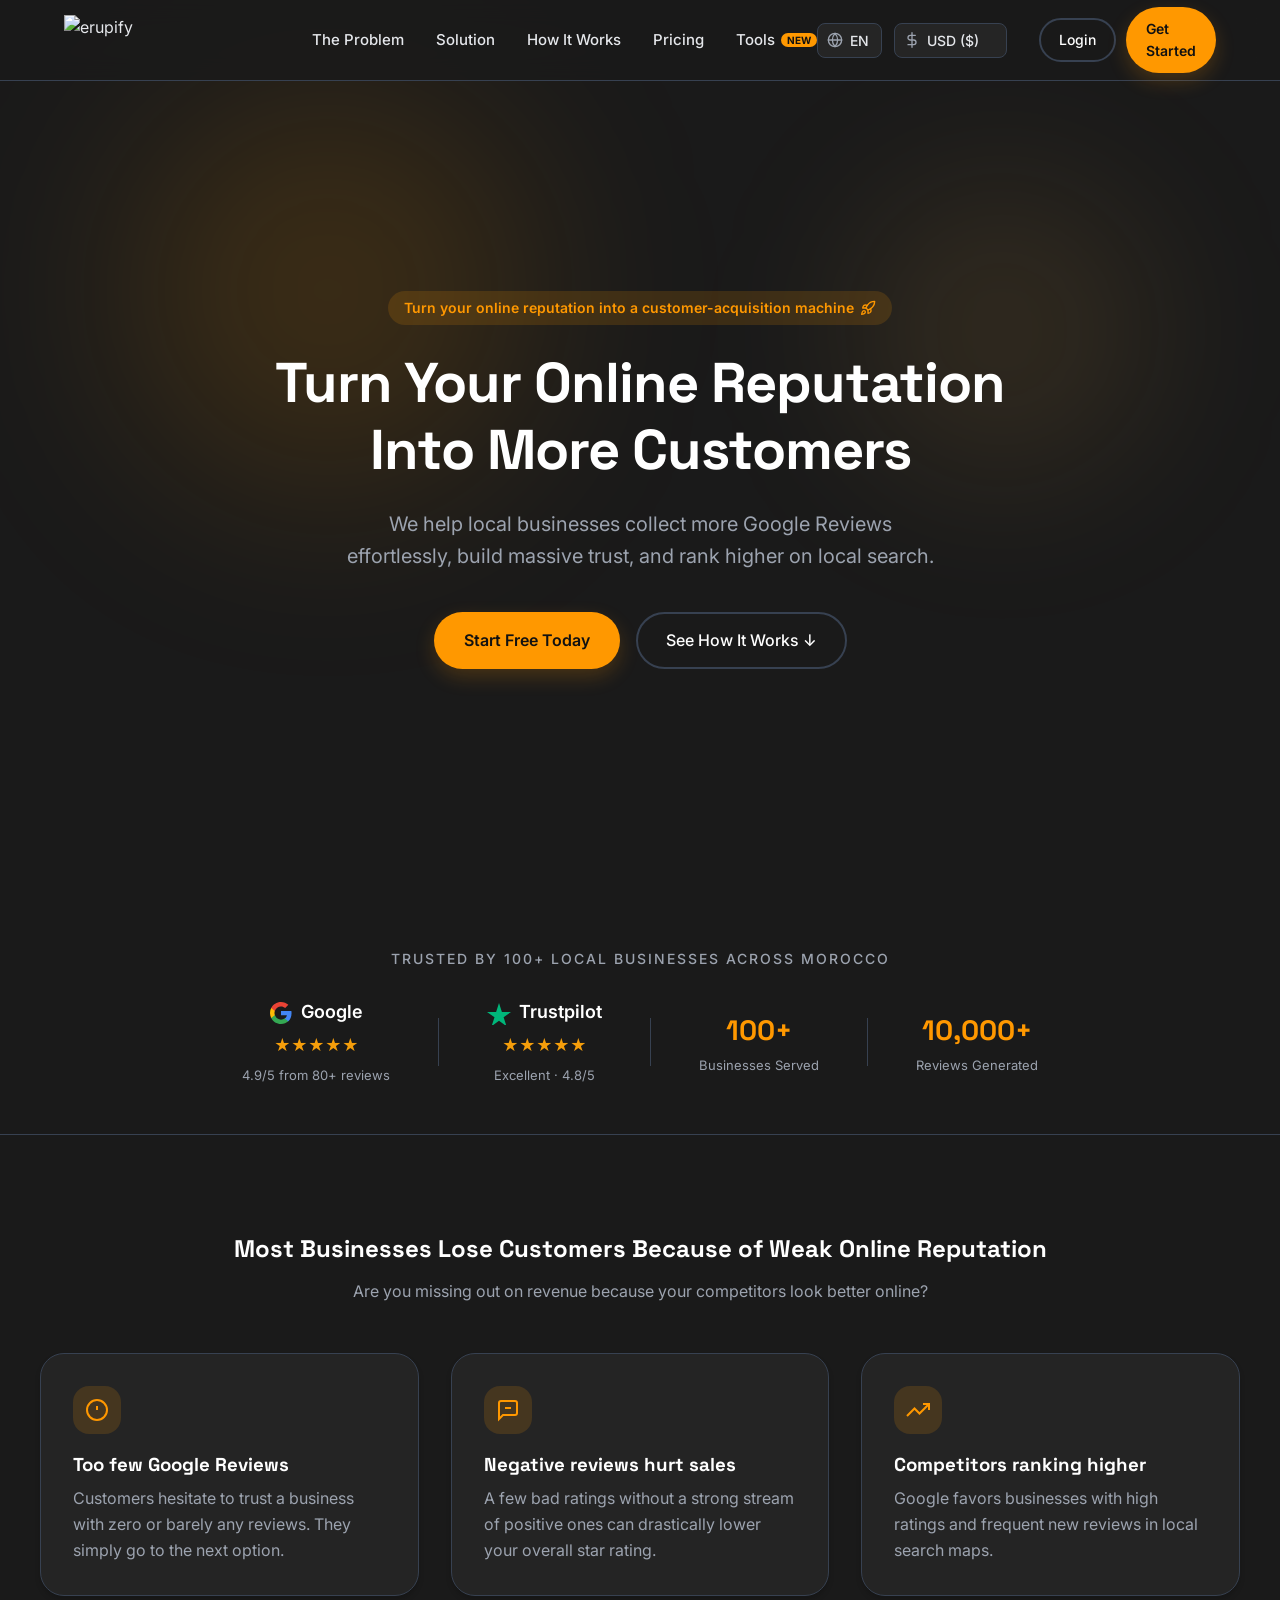
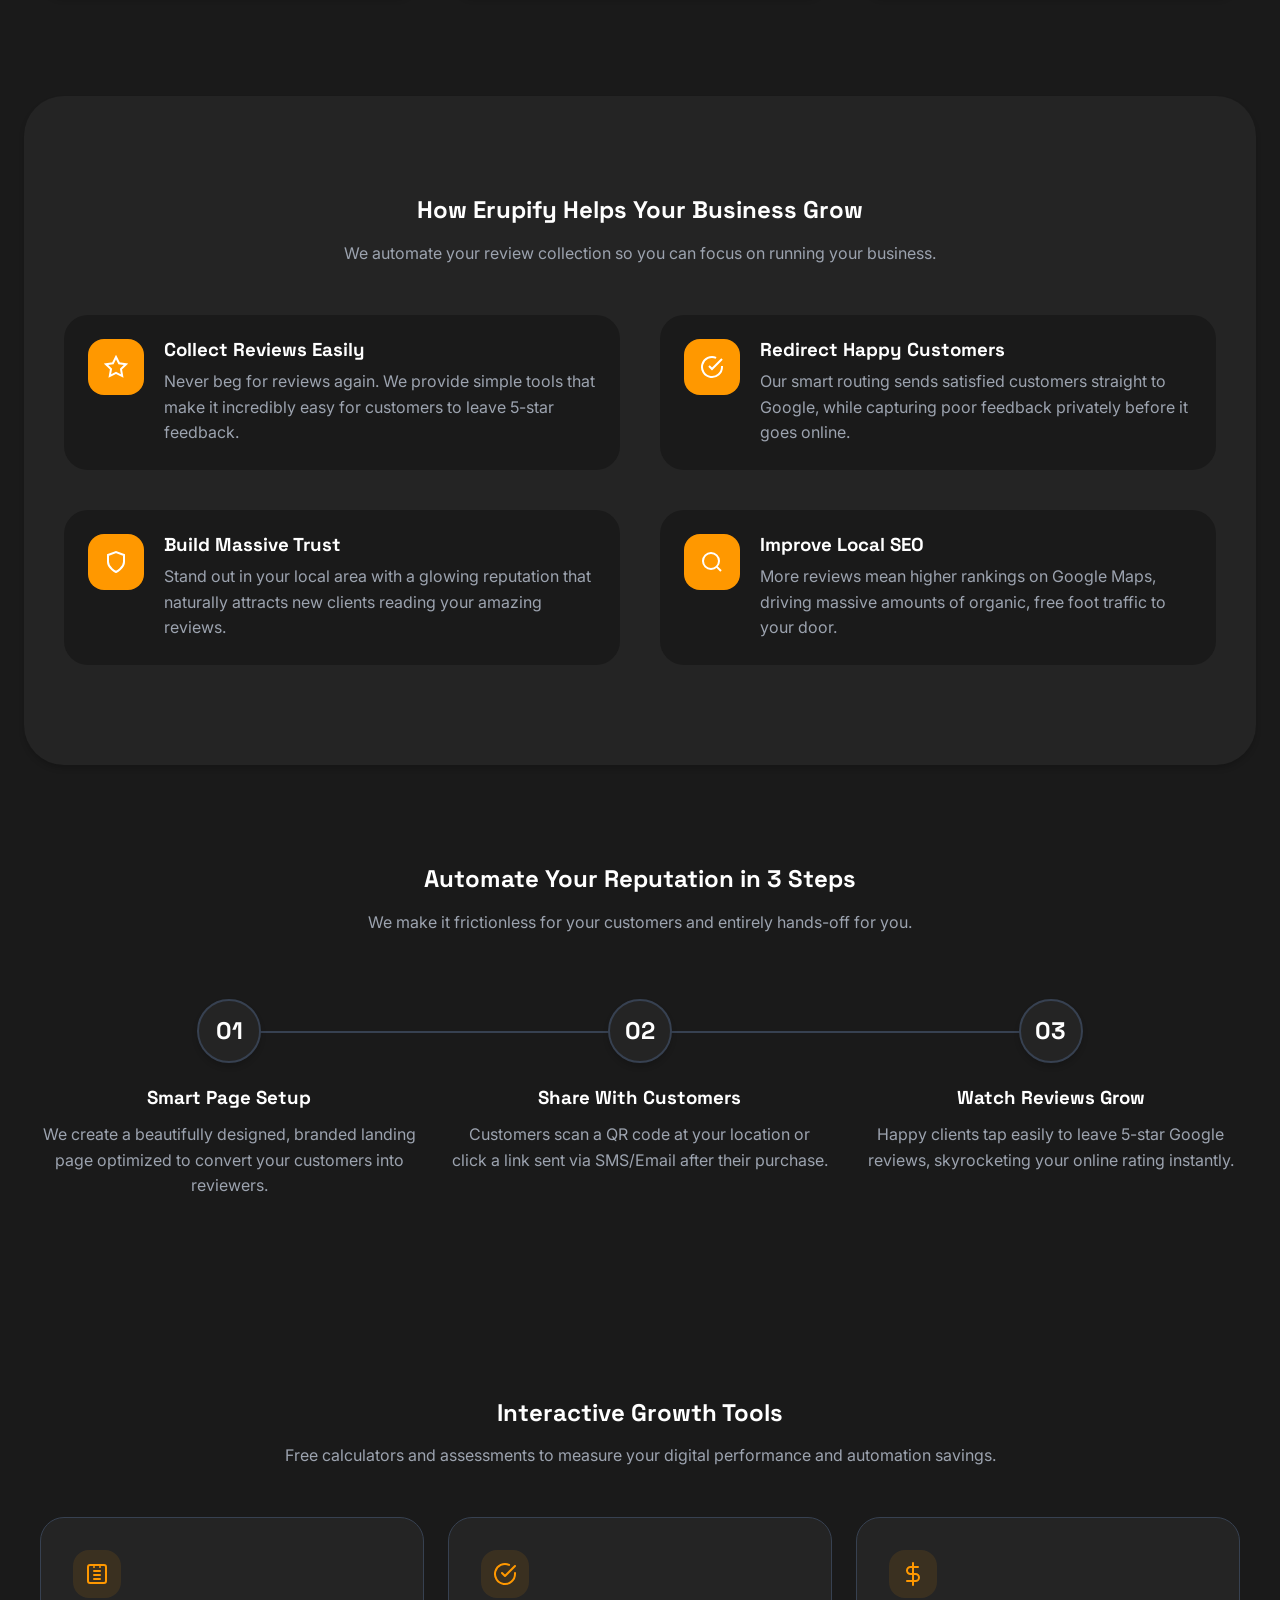
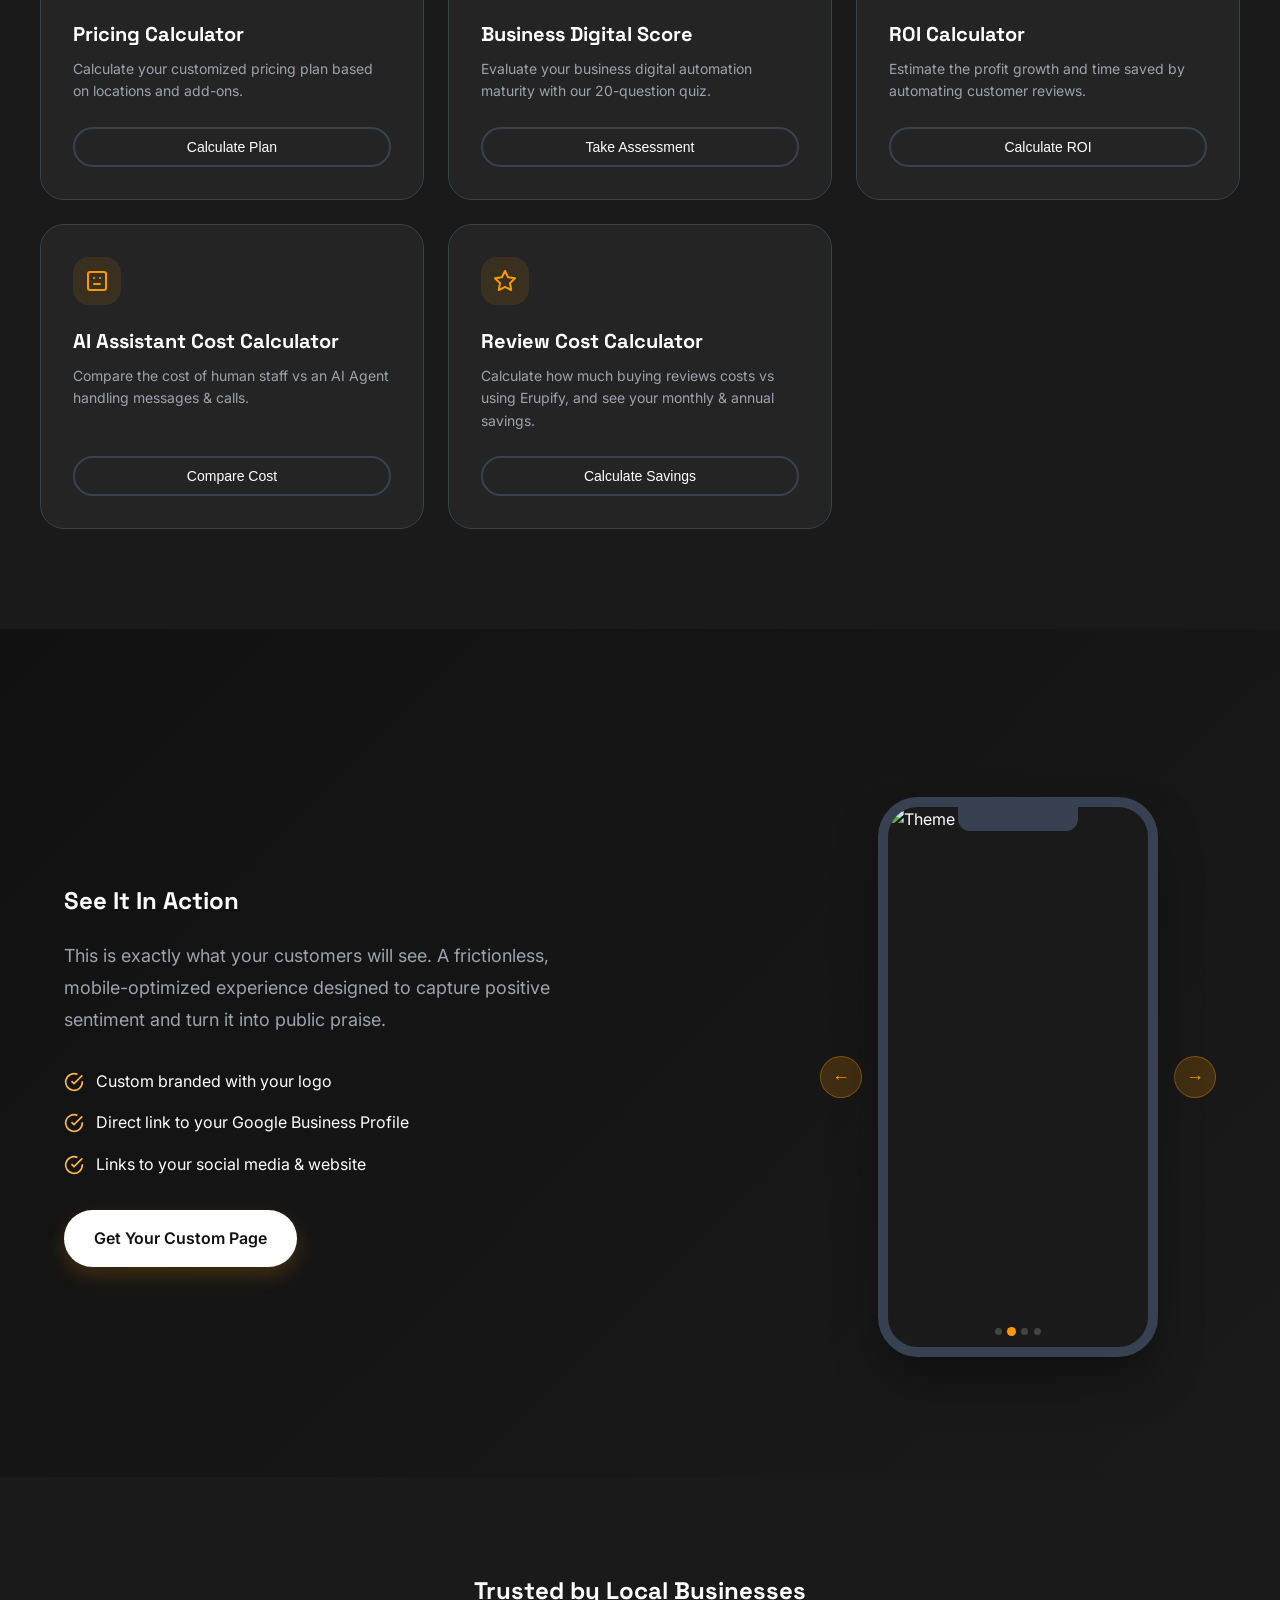
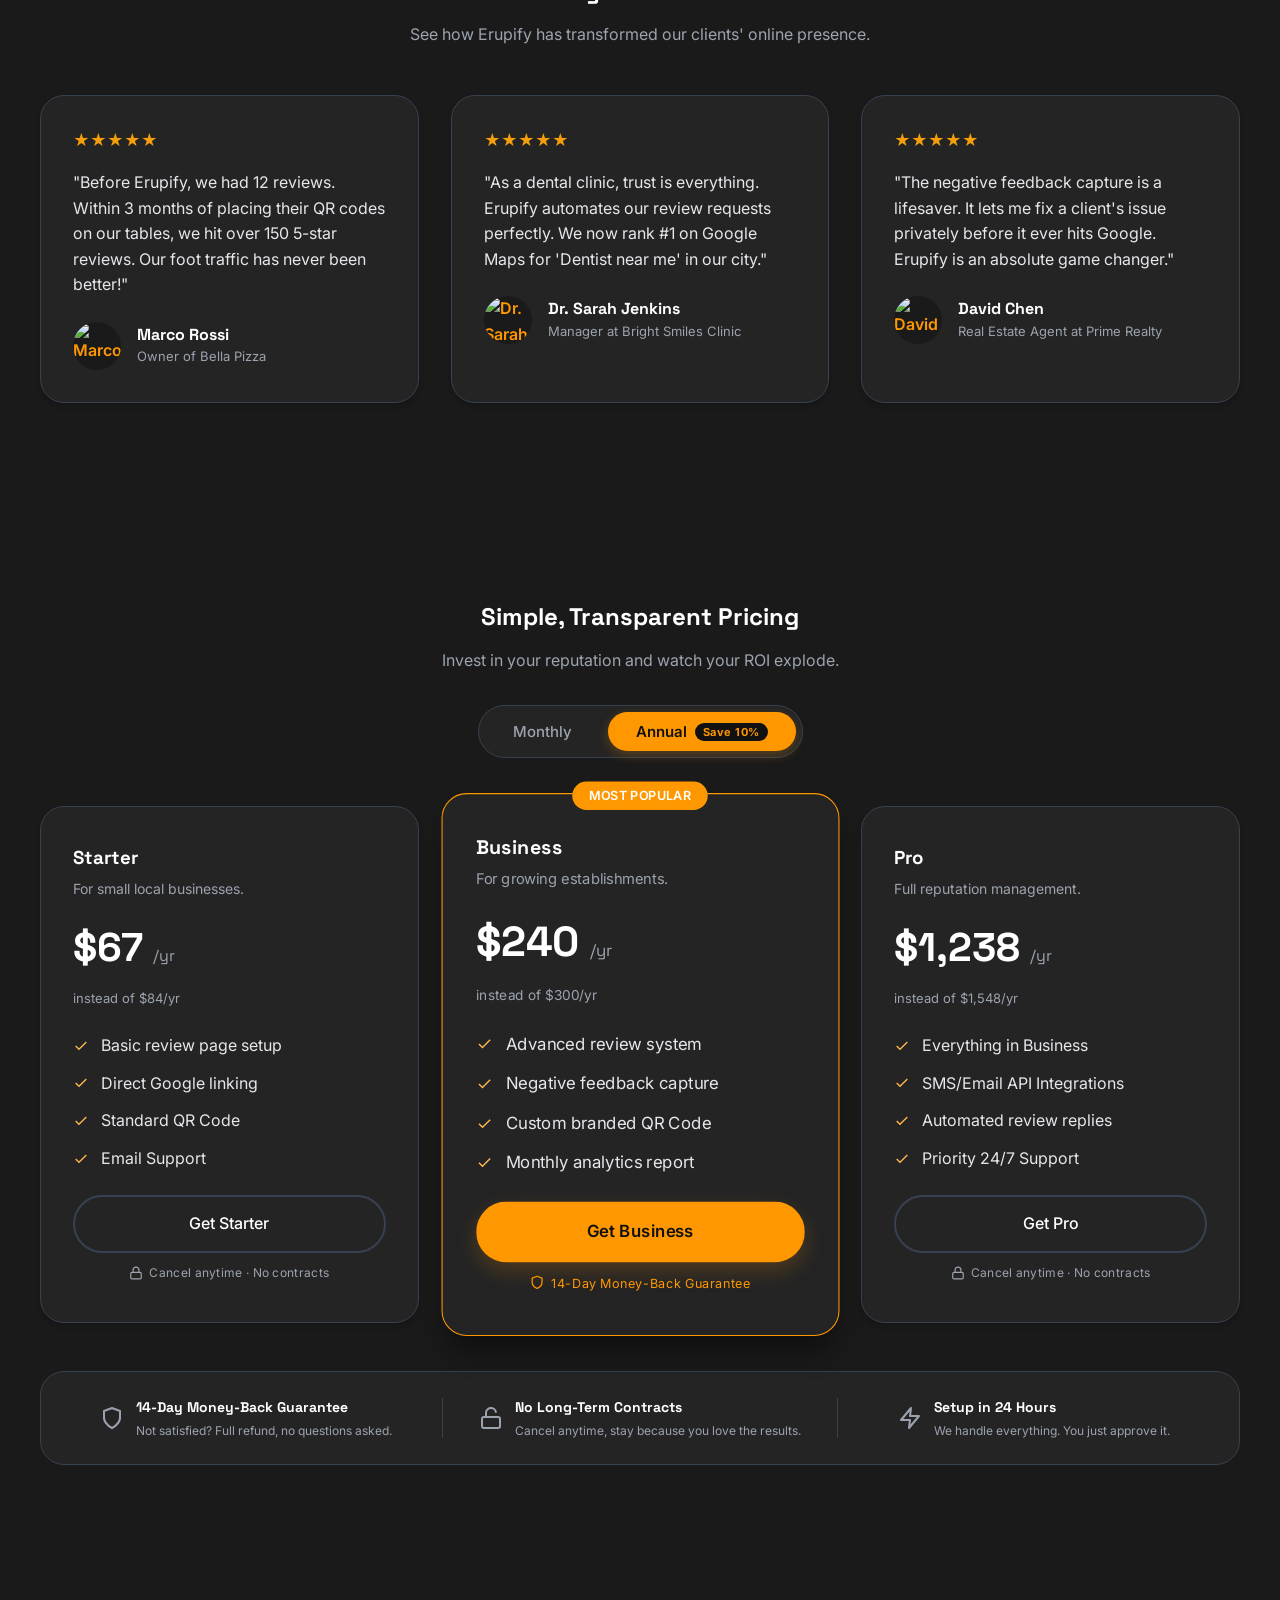
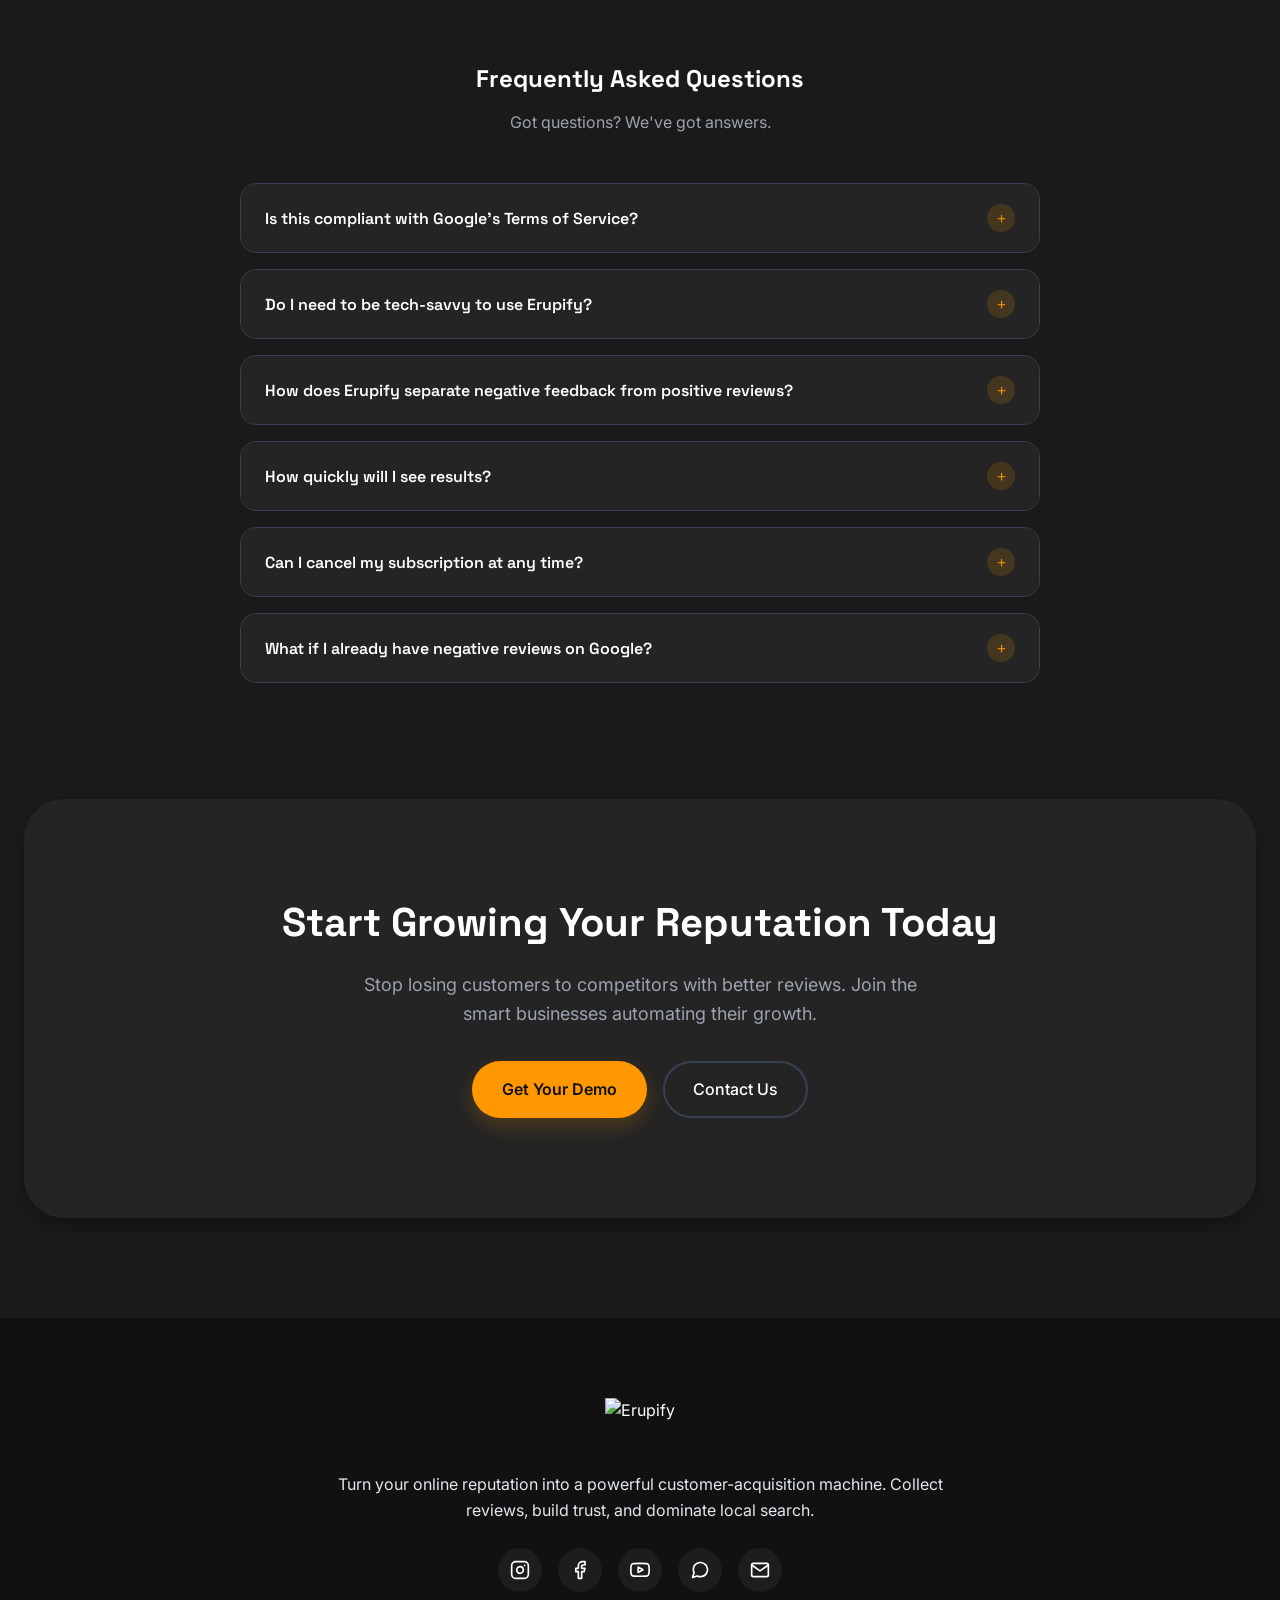
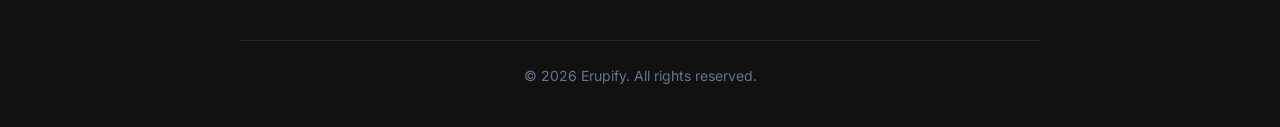
==== commit 84f5073a: "discount" ====
--- a/index.html
+++ b/index.html
@@ -592,7 +592,7 @@
                 data-i18n="price-monthly">Monthly</button>
             <button id="btn-annual" class="toggle-btn active" onclick="setBilling('annual')">
                 <span data-i18n="price-annual">Annual</span>
-                <span id="annual-badge" class="annual-save-badge" data-i18n="price-save">Save 20%</span>
+                <span id="annual-badge" class="annual-save-badge" data-i18n="price-save">Save 10%</span>
             </button>
         </div>
 
@@ -980,7 +980,7 @@
                         <select id="pricing-cycle" class="nav-select" style="width: 100%; padding-left: 12px;"
                             onchange="updatePricingCalculation()">
                             <option value="monthly" data-i18n="price-monthly">Monthly</option>
-                            <option value="annual" data-i18n="price-annual" selected>Annual (20% Discount)</option>
+                            <option value="annual" data-i18n="price-annual" selected>Annual (10% Discount)</option>
                         </select>
                     </div>
                 </div>
